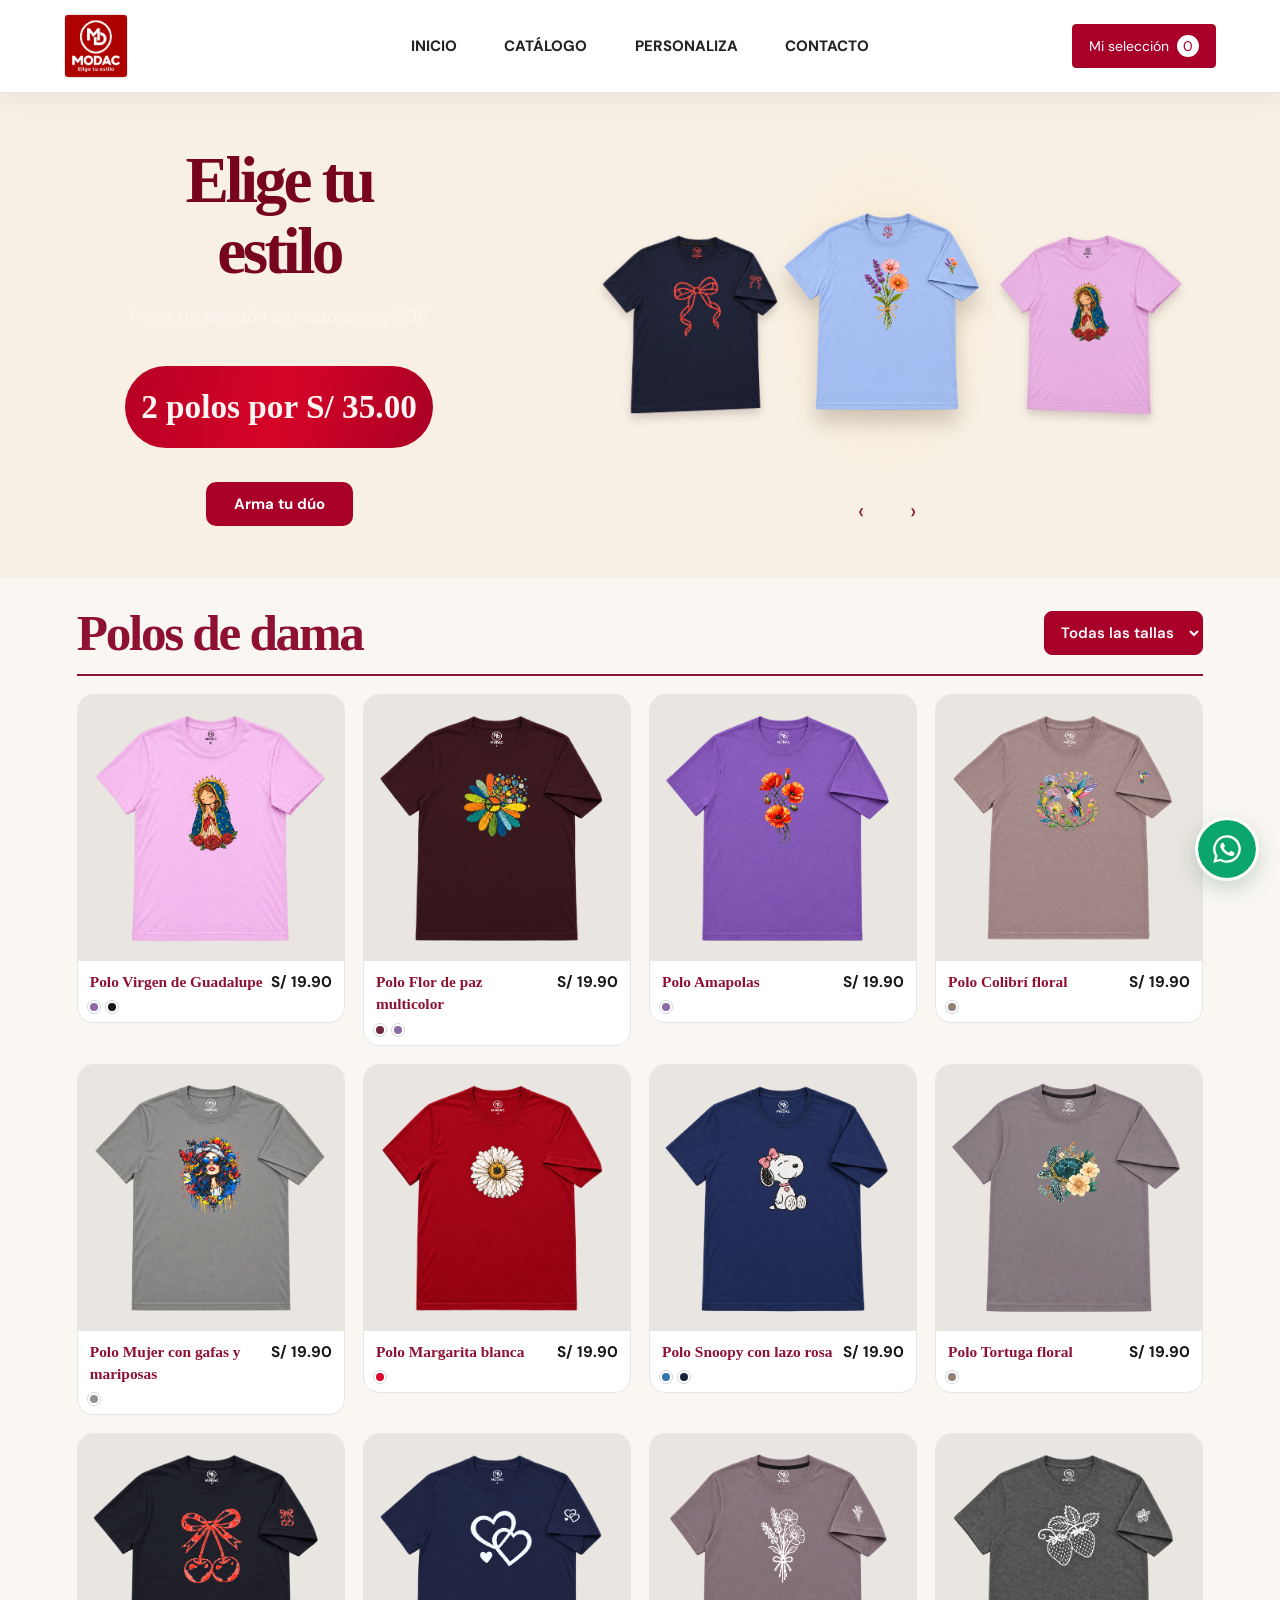
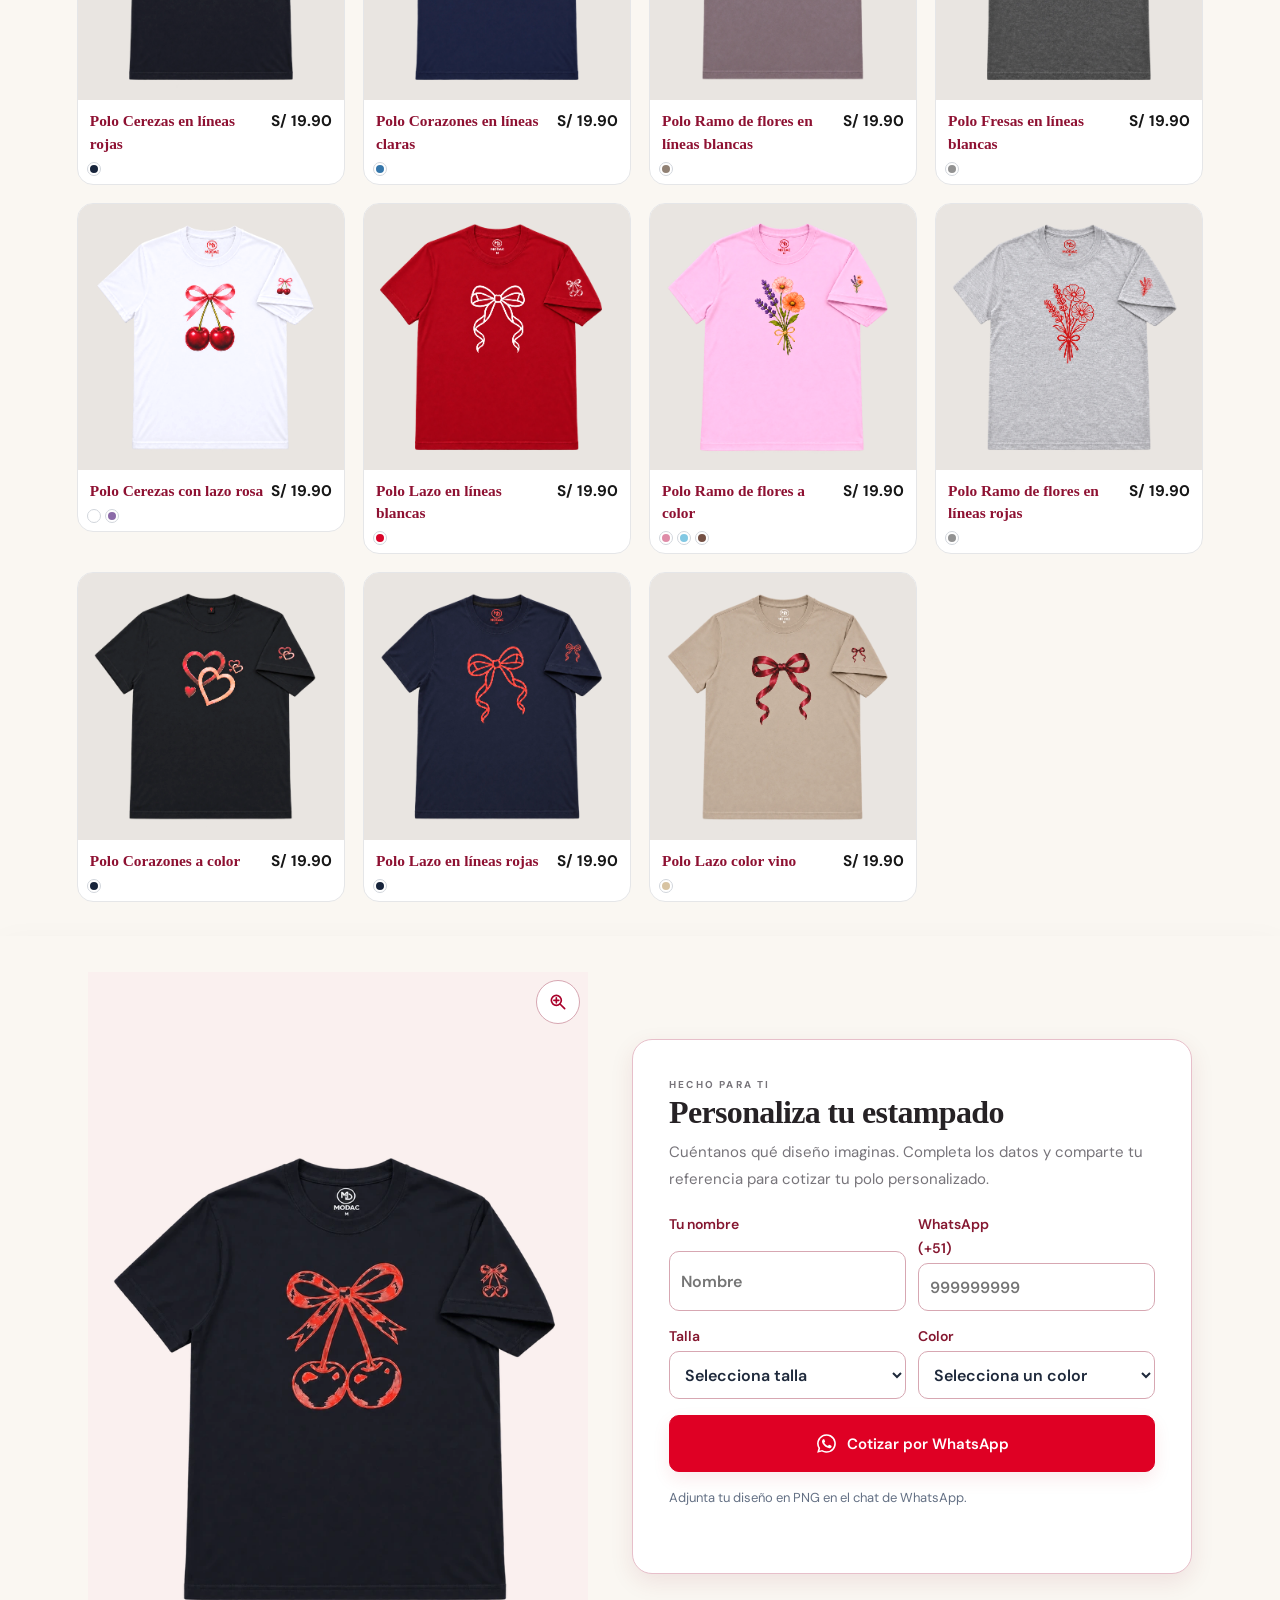
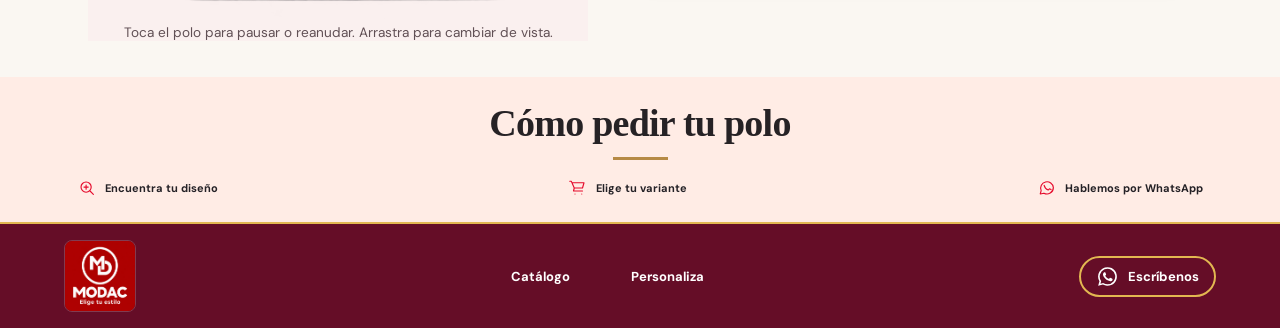
==== index.html @ 44186fc5 "Aplicar ajustes finales al catálogo MODAC" ====
<!doctype html>
<html lang="es"
  ><head
    ><meta charset="utf-8" /><meta
      name="viewport"
      content="width=device-width,initial-scale=1" /><meta
      name="description"
      content="Polos de dama en tendencia y estampados personalizados. Descubre MODAC y cotiza tu diseño por WhatsApp." /><title
      >MODAC · Polos de dama y estampados personalizados</title
    ><link rel="stylesheet" href="styles.css?v=catalogo-v6" /><script
      src="app.js?v=catalogo-v6"
      defer
    ></script
    ><script src="carousel.js?v=catalogo-v6" defer></script
    ><script
      src="visor-polo.js?v=catalogo-v6"
      defer
    ></script></head
  ><body>
    <header class="site-header">
      <a class="brand" href="./" aria-label="MODAC, inicio">
        <img src="assets/marca/logo.png" alt="MODAC" />
      </a>
      <nav aria-label="Navegación principal">
        <a href="./">Inicio</a>
        <a href="#coleccion">Catálogo</a>
        <a href="#personaliza">Personaliza</a>
        <a href="#contacto">Contacto</a>
      </nav>
      <button class="bag" id="openBag" type="button">
        Mi selección <span id="bagCount">0</span>
      </button>
    </header>
    <div class="category-nav"><div id="categories" class="chips"></div></div
    ><main
      ><section class="hero duo-hero" aria-labelledby="hero-title">
        <div class="duo-copy">
          <h1 id="hero-title">Elige tu estilo</h1>
          <p class="duo-material">Polos de algodón peinado jersey 30/1</p>
          <p class="duo-offer">2 polos por <strong>S/ 35.00</strong></p>
          <a class="duo-action" href="#coleccion">Arma tu dúo</a>
        </div>
        <div class="hero-images" role="region" aria-roledescription="carrusel" aria-label="Polos de la colección">
          <div class="coverflow" id="coverflow"></div>
          <div class="hero-carousel-controls">
            <button class="hero-carousel-arrow" type="button" data-carousel-step="-1" aria-label="Polo anterior" hidden>‹</button>
            <button class="hero-carousel-arrow" type="button" data-carousel-step="1" aria-label="Polo siguiente" hidden>›</button>
          </div>
        </div>
      </section>
      <section class="collection" id="coleccion"
        ><div class="section-heading">
          <h2>Polos de dama</h2>
          <label class="catalog-size">
            <select id="size" aria-label="Filtrar polos por talla">
              <option value="">Todas las tallas</option>
            </select>
          </label>
          </div
        ><div class="grid" id="products" aria-live="polite"></div
      ></section>
      <section
        id="personaliza"
        class="personaliza"
        aria-labelledby="personalizaTitle"
      >
        <figure class="polo-visor">
          <div
            class="polo-carousel"
            id="poloCarousel"
            role="region"
            aria-label="Vistas del polo personalizable"
          >
            <div
              class="polo-vista"
              data-polo-view
              role="img"
              tabindex="0"
              aria-label="Vista frontal del polo MODAC"
            >
              <img src="./assets/polo-cerezas-frente.webp?v=2" alt="" />
            </div>
            <button
              class="polo-expand"
              id="openPoloZoom"
              type="button"
              aria-label="Ampliar vistas del polo"
              ><svg aria-hidden="true" width="20" height="20" viewBox="0 0 24 24" fill="none" stroke="currentColor" stroke-width="2" stroke-linecap="round"><circle cx="10" cy="10" r="6"/><path d="m15 15 5 5M7 10h6m-3-3v6"/></svg></button
            >
          </div>
          <figcaption
            >Toca el polo para pausar o reanudar. Arrastra para cambiar de vista.</figcaption
          >
        </figure>
        <div class="personaliza-texto">
          <p class="eyebrow">HECHO PARA TI</p>
          <h2 id="personalizaTitle">Personaliza tu estampado</h2>
          <p
            >Cuéntanos qué diseño imaginas. Completa los datos y comparte tu
            referencia para cotizar tu polo personalizado.</p
          >
          <form id="quoteForm" class="quote-form" novalidate>
            <div class="quote-row quote-contact">
            <label
              >Tu nombre<input
                name="name"
                autocomplete="name"
                required
                maxlength="80"
                placeholder="Nombre"
            /></label>
            <label
              >WhatsApp <span aria-hidden="true">(+51)</span><input
                name="phone"
                type="tel"
                autocomplete="tel"
                required
                inputmode="numeric"
                pattern="9[0-9]{8}" maxlength="9"
                placeholder="999999999" title="Ingresa un celular de 9 dígitos que empiece con 9"
            /></label>
            </div>
            <div class="quote-row">
              <label
                >Talla<select name="size" required
                  ><option value="">Selecciona talla</option
                  ><option>XS</option
                  ><option>S</option
                  ><option>M</option
                  ><option>L</option
                  ><option>XL</option></select
                ></label
              >
              <label>Color<select id="quoteColor" name="color" required disabled>
                <option value="">Cargando colores…</option>
              </select></label>
            </div>
            <button id="quoteSubmit" class="button whatsapp" type="submit" disabled>
              <svg viewBox="0 0 32 32" aria-hidden="true">
        <path
          fill="currentColor"
          d="M16 3A13 13 0 0 0 4.8 22.6L3 29l6.6-1.7A13 13 0 1 0 16 3Zm0 23.8c-2 0-3.9-.5-5.5-1.5l-.4-.2-3.9 1 1-3.8-.3-.4A10.8 10.8 0 1 1 16 26.8Zm6-8c-.3-.1-1.8-.9-2.1-1s-.5-.1-.7.2l-1 1.2c-.2.2-.4.2-.7.1-2.2-1.1-3.7-2.6-4.5-4-.2-.3 0-.5.1-.6l.6-.7.3-.5c.1-.2 0-.4 0-.6l-1-2.3c-.3-.6-.5-.5-.7-.5h-.6c-.2 0-.6.1-.8.4-.8.8-1.2 1.7-1.2 2.7 0 1.6 1.2 3.2 1.4 3.4.2.2 2.4 3.7 5.8 5.1 2.7 1.2 3.4 1 4 .9 1-.2 1.8-.9 2-1.7s.2-1.4.1-1.5c-.1-.2-.3-.3-.6-.4Z"
        /></svg> Cotizar por WhatsApp
            </button>
            <small>Adjunta tu diseño en PNG en el chat de WhatsApp.</small>
            <p
              class="form-status"
              id="quoteStatus"
              role="status"
              aria-live="polite"
            ></p>
          </form>
        </div>
      </section>
      <section id="como" class="how"
        ><h2>Cómo pedir tu polo</h2
        ><div
          ><article
            ><span class="step-icon" aria-hidden="true"
              ><svg viewBox="0 0 24 24">
                <circle cx="10.8" cy="10.8" r="6.8" />
                <path d="m16 16 4.5 4.5M8 10.8h5.6M10.8 8v5.6" /></svg></span
            ><b>01</b><h3>Encuentra tu diseño</h3
            ><p>Explora la colección y abre tu favorito.</p></article
          ><article
            ><span class="step-icon" aria-hidden="true"
              ><svg viewBox="0 0 24 24">
                <path
                  d="M4 5h16l-2 7H7L4 5ZM7 12l-1 4h12M8 20h.01M17 20h.01M4 5 3 3H1"
                /></svg></span
            ><b>02</b><h3>Elige tu variante</h3
            ><p>Revisa el color y la talla de cada polo.</p></article
          ><article
            ><span class="step-icon" aria-hidden="true"
              ><svg viewBox="0 0 24 24">
                <path
                  d="M20.5 11.5a8.5 8.5 0 0 1-12.6 7.4L3 20l1.2-4.5a8.5 8.5 0 1 1 16.3-4Z"
                />
                <path
                  d="M8.2 8.5c.6 3.1 2.2 4.8 5.4 6.2l1.6-1.6 2.2 1"
                /></svg></span
            ><b>03</b><h3>Hablemos por WhatsApp</h3
            ><p>Consulta disponibilidad y coordina tu pedido.</p></article
          ></div
        ></section
      ></main
    ><footer class="modac-footer" id="contacto">
      <a href="./" aria-label="MODAC, inicio"><img class="footer-logo" src="assets/marca/logo.png" width="72" height="72" alt="MODAC · Elige tu estilo" /></a>
      <nav aria-label="Enlaces del pie de página"><a href="#coleccion">Catálogo</a><a href="#personaliza">Personaliza</a></nav>
      <a class="footer-whatsapp" href="https://wa.me/51972017611" target="_blank" rel="noopener"><svg viewBox="0 0 32 32" aria-hidden="true">
        <path
          fill="currentColor"
          d="M16 3A13 13 0 0 0 4.8 22.6L3 29l6.6-1.7A13 13 0 1 0 16 3Zm0 23.8c-2 0-3.9-.5-5.5-1.5l-.4-.2-3.9 1 1-3.8-.3-.4A10.8 10.8 0 1 1 16 26.8Zm6-8c-.3-.1-1.8-.9-2.1-1s-.5-.1-.7.2l-1 1.2c-.2.2-.4.2-.7.1-2.2-1.1-3.7-2.6-4.5-4-.2-.3 0-.5.1-.6l.6-.7.3-.5c.1-.2 0-.4 0-.6l-1-2.3c-.3-.6-.5-.5-.7-.5h-.6c-.2 0-.6.1-.8.4-.8.8-1.2 1.7-1.2 2.7 0 1.6 1.2 3.2 1.4 3.4.2.2 2.4 3.7 5.8 5.1 2.7 1.2 3.4 1 4 .9 1-.2 1.8-.9 2-1.7s.2-1.4.1-1.5c-.1-.2-.3-.3-.6-.4Z"
        /></svg> Escríbenos</a>
    </footer>
    <dialog id="poloZoom" class="polo-zoom"
      ><button class="close" id="closePoloZoom" aria-label="Cerrar ampliación"
        >×</button
      ><div
        class="polo-vista polo-vista-expanded"
        data-polo-view
        role="img"
        tabindex="0"
        aria-label="Vista ampliada del polo MODAC"
      >
              <img src="./assets/polo-cerezas-frente.webp?v=2" alt="" />
            </div
      ><p>Toca el polo para pausar o reanudar. Arrastra para cambiar de vista.</p></dialog
    >
    <dialog id="detail"
      ><button class="close" aria-label="Cerrar" id="closeDetail">×</button
      ><div class="detail-layout"
        ><button class="photo-zoom" id="zoomPhoto" aria-label="Ampliar foto"
          ><img id="detailPhoto" alt="" /></button
        ><div class="detail-info"
          ><h2 id="detailName"></h2><p class="price" id="detailPrice"></p
          ><p class="muted"
            >Algodón jersey 30/1 · Cuello redondo · Manga corta</p
          ><h3>Elige color y talla</h3><div class="variants" id="variants"></div
          ><a
            id="whatsapp"
            class="button whatsapp"
            target="_blank"
            rel="noopener"
            >Consultar por WhatsApp</a
          ><button class="button secondary" id="addBag"
            >Añadir a mi selección ♡</button
          ><button class="text-button" id="share">Compartir este diseño</button
          ><input
            id="shareLink"
            class="share-link"
            type="url"
            aria-label="Enlace del polo seleccionado"
            readonly
            hidden
          /><p id="shareStatus" role="status"></p
          ><small
            >Confirmamos disponibilidad y entrega por WhatsApp.</small
          ></div
        ></div
      ></dialog
    >
    <dialog id="selection"
      ><button class="close" id="closeBag" aria-label="Cerrar">×</button
      ><span class="eyebrow">TUS FAVORITOS</span><h2>Mi selección</h2
      ><div id="bagItems"></div
      ><div id="duoNotice" class="duo-notice" hidden
        ><p id="duoMessage" role="status"></p
        ><a id="chooseAnother" href="#coleccion">Elegir otro polo →</a></div
      ><p class="price" id="bagTotal" aria-live="polite"></p
      ><a
        id="bagWhatsapp"
        class="button whatsapp"
        target="_blank"
        rel="noopener"
        >Consultar mi selección ↗</a
      ><small>El pedido se confirma por WhatsApp.</small></dialog
    >
    <dialog id="zoom"
      ><button class="close" id="closeZoom" aria-label="Cerrar ampliación"
        >×</button
      ><img id="zoomImage" alt="Detalle ampliado del polo" /></dialog
    ><p id="toast" role="status"></p
    ><a
      class="floating-wa"
      href="https://wa.me/51972017611?text=%C2%A1Hola%21%20%C2%BFMe%20puede%20dar%20m%C3%A1s%20detalles%20sobre%20la%20promoci%C3%B3n%20de%20polos%202X%20S/35.00%3F"
      target="_blank"
      rel="noopener"
      aria-label="Consultar por WhatsApp"
      ><svg viewBox="0 0 32 32" aria-hidden="true">
        <path
          fill="currentColor"
          d="M16 3A13 13 0 0 0 4.8 22.6L3 29l6.6-1.7A13 13 0 1 0 16 3Zm0 23.8c-2 0-3.9-.5-5.5-1.5l-.4-.2-3.9 1 1-3.8-.3-.4A10.8 10.8 0 1 1 16 26.8Zm6-8c-.3-.1-1.8-.9-2.1-1s-.5-.1-.7.2l-1 1.2c-.2.2-.4.2-.7.1-2.2-1.1-3.7-2.6-4.5-4-.2-.3 0-.5.1-.6l.6-.7.3-.5c.1-.2 0-.4 0-.6l-1-2.3c-.3-.6-.5-.5-.7-.5h-.6c-.2 0-.6.1-.8.4-.8.8-1.2 1.7-1.2 2.7 0 1.6 1.2 3.2 1.4 3.4.2.2 2.4 3.7 5.8 5.1 2.7 1.2 3.4 1 4 .9 1-.2 1.8-.9 2-1.7s.2-1.4.1-1.5c-.1-.2-.3-.3-.6-.4Z"
        /></svg></a></body
></html>
---- styles.css ----
/* El orden de carga conserva la prioridad de los estilos existentes. */
@import url("styles/base.css");
@import url("styles/portada-y-fichas.css");
@import url("styles/identidad-y-visor.css");
@import url("styles/catalogo-y-personalizacion.css");
@import url("styles/ajustes-finales.css?v=20261114-encabezado");
@import url("styles/promocion-duo.css?v=catalogo-v5");
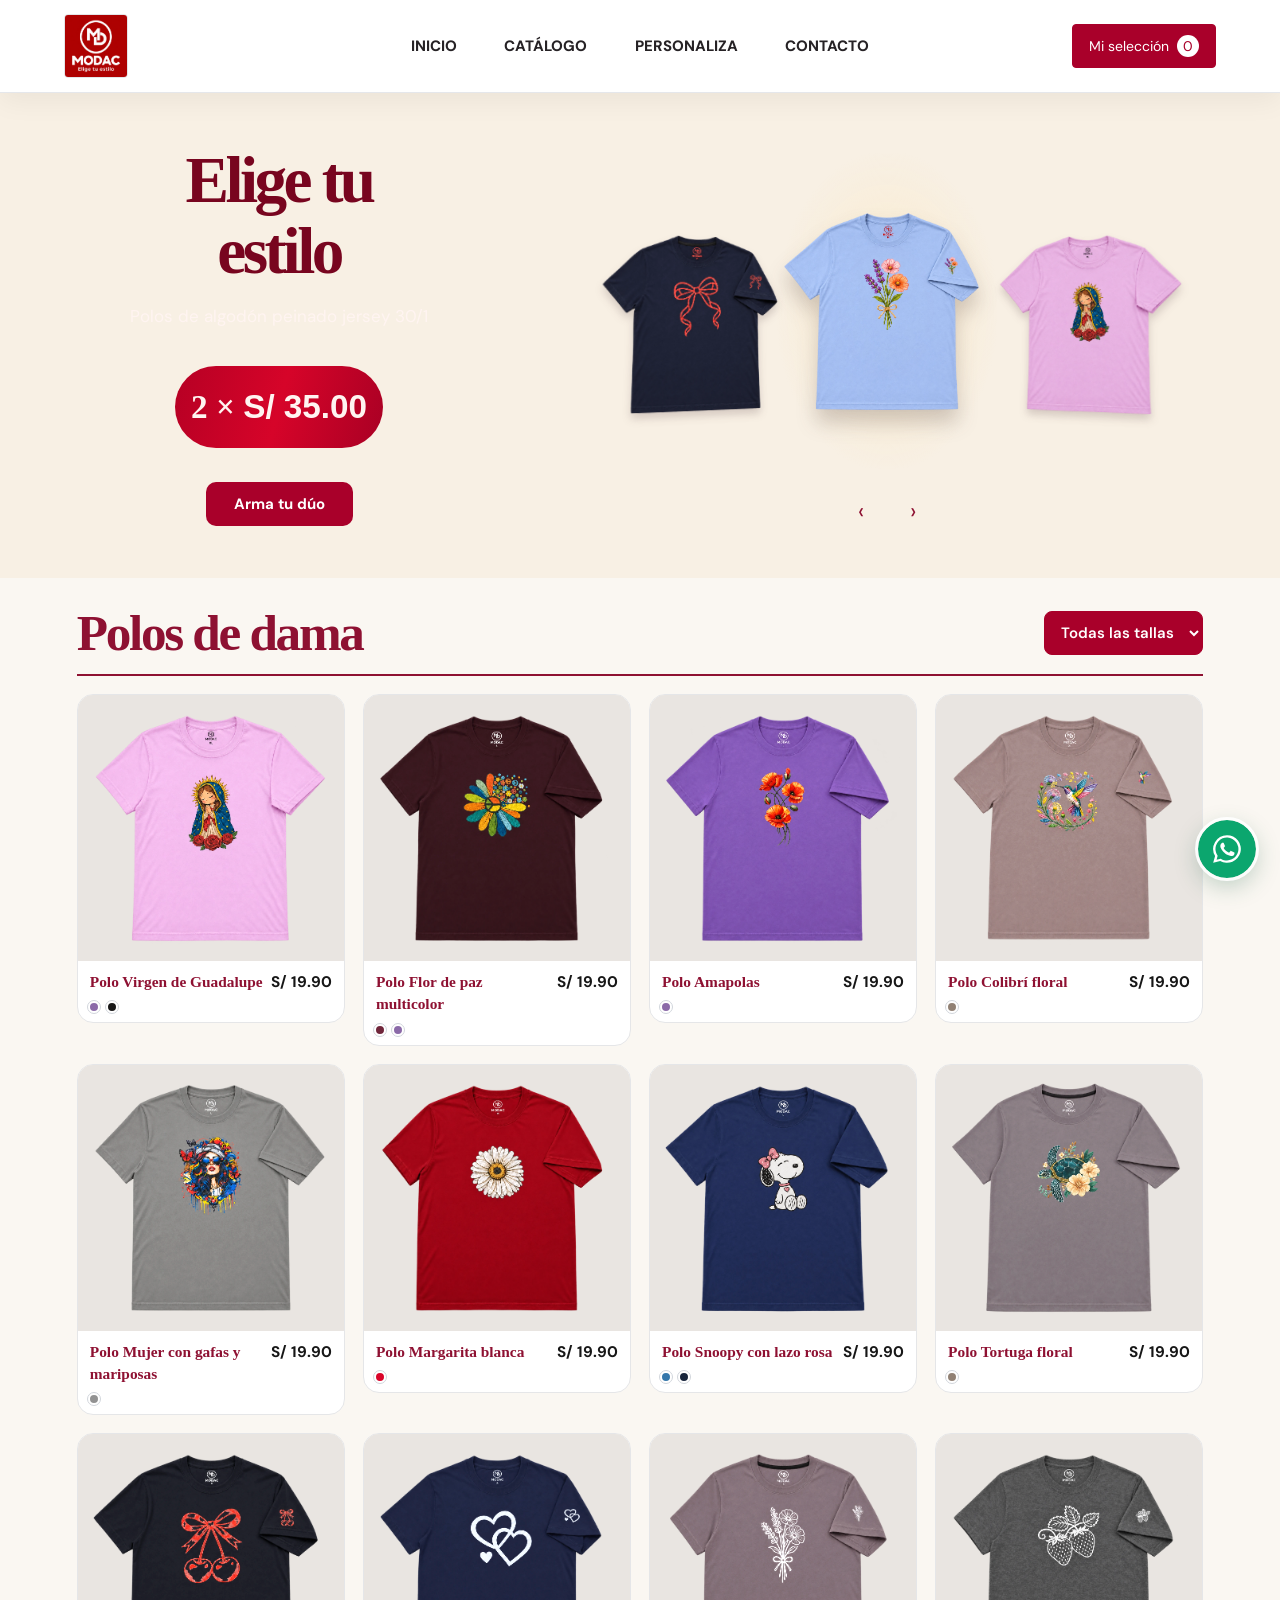
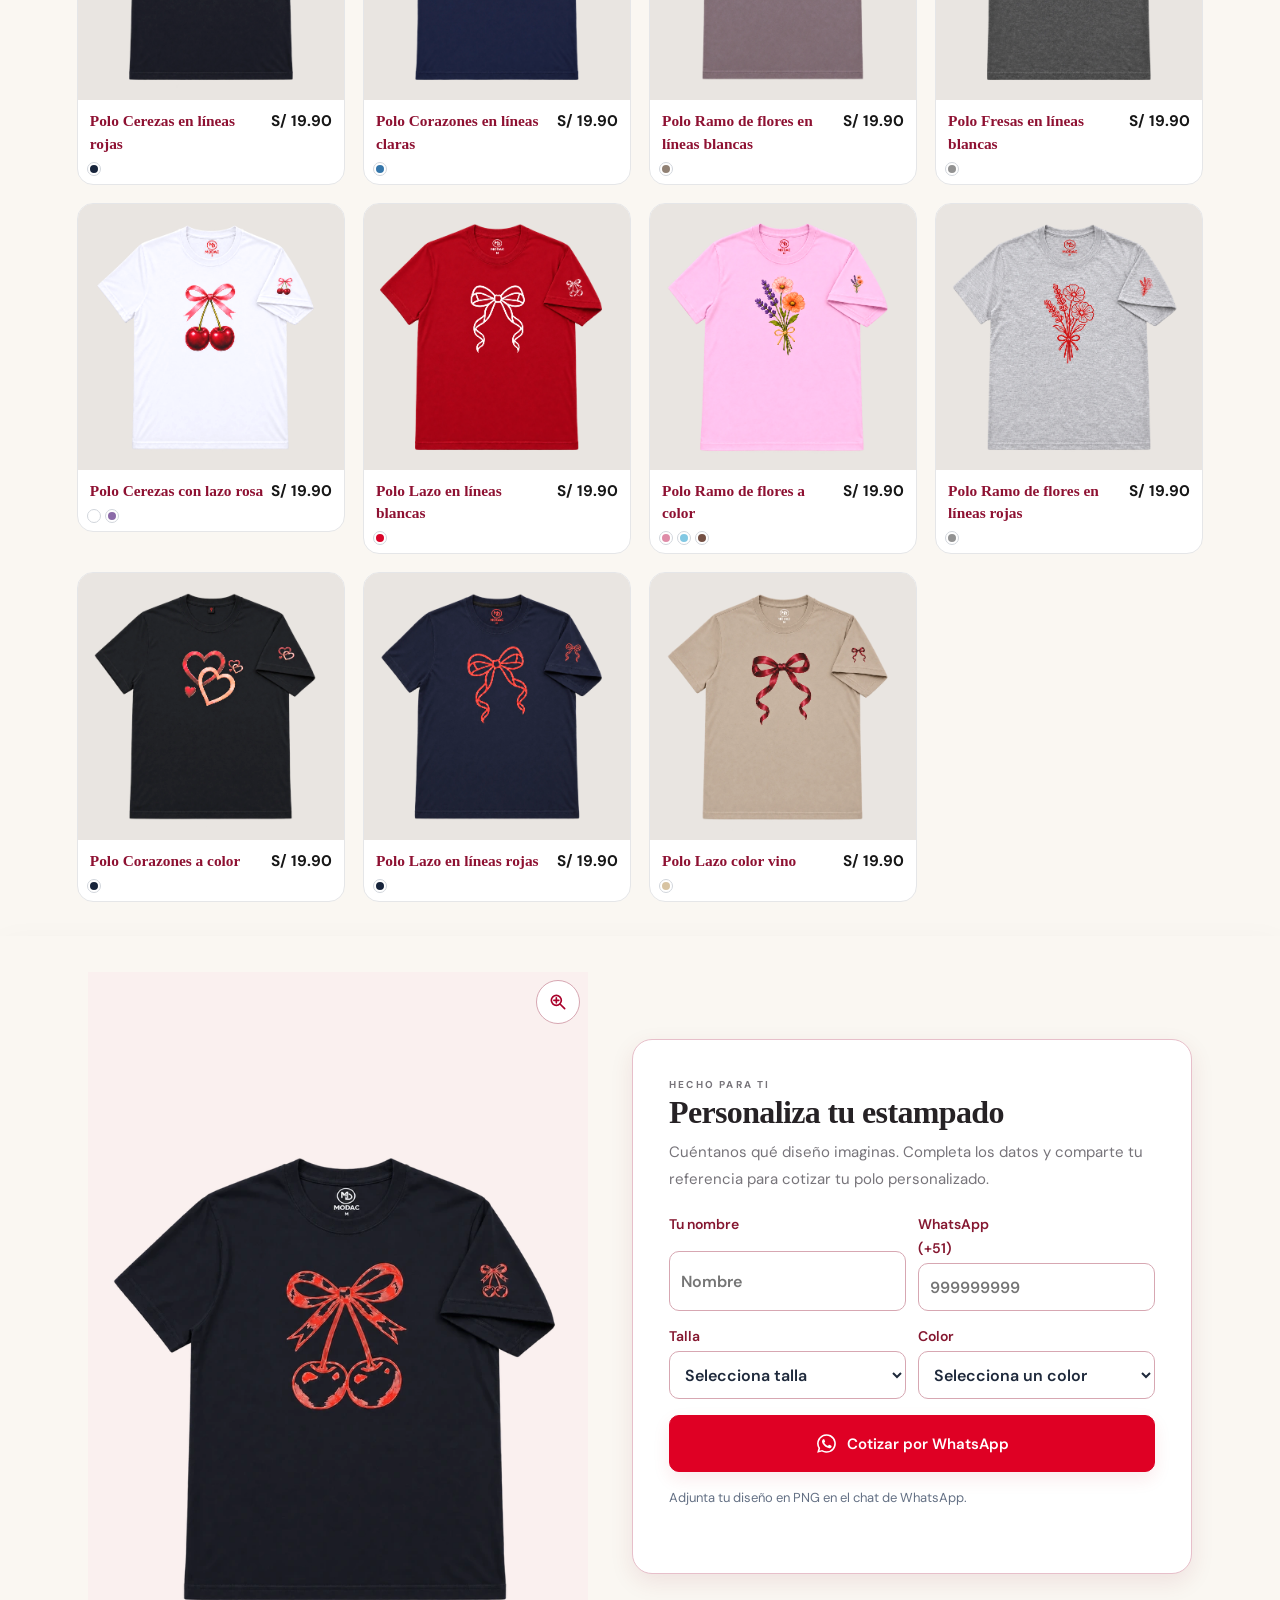
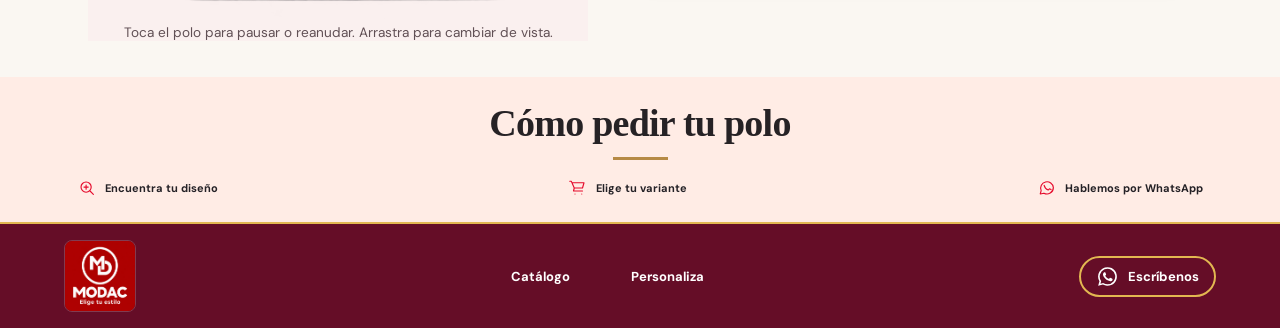
==== commit 2ba86546: "Aclarar el precio de la promoción MODAC" ====
--- a/index.html
+++ b/index.html
@@ -37,7 +37,7 @@
         <div class="duo-copy">
           <h1 id="hero-title">Elige tu estilo</h1>
           <p class="duo-material">Polos de algodón peinado jersey 30/1</p>
-          <p class="duo-offer">2 polos por <strong>S/ 35.00</strong></p>
+          <p class="duo-offer">2 &times; <strong style="font-family: Arial, sans-serif; font-variant-numeric: lining-nums tabular-nums;">S/ 35.00</strong></p>
           <a class="duo-action" href="#coleccion">Arma tu dúo</a>
         </div>
         <div class="hero-images" role="region" aria-roledescription="carrusel" aria-label="Polos de la colección">
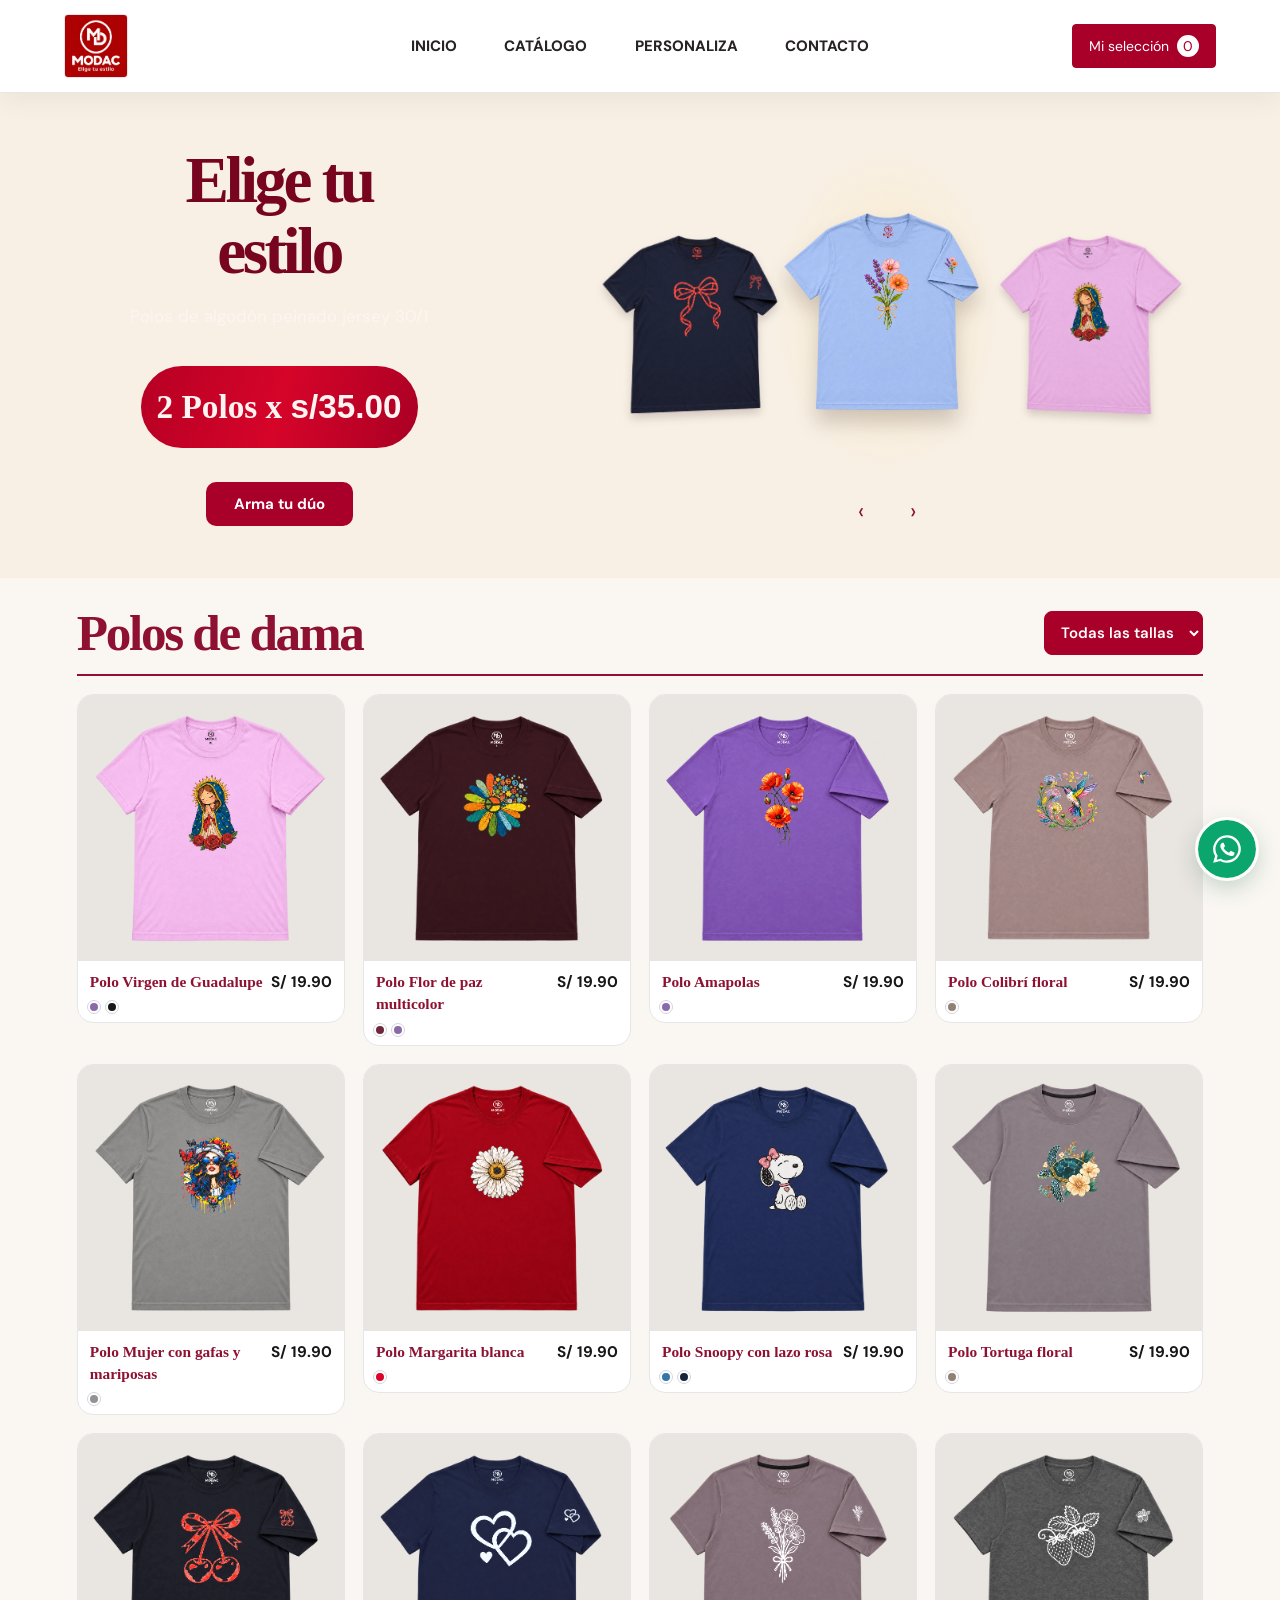
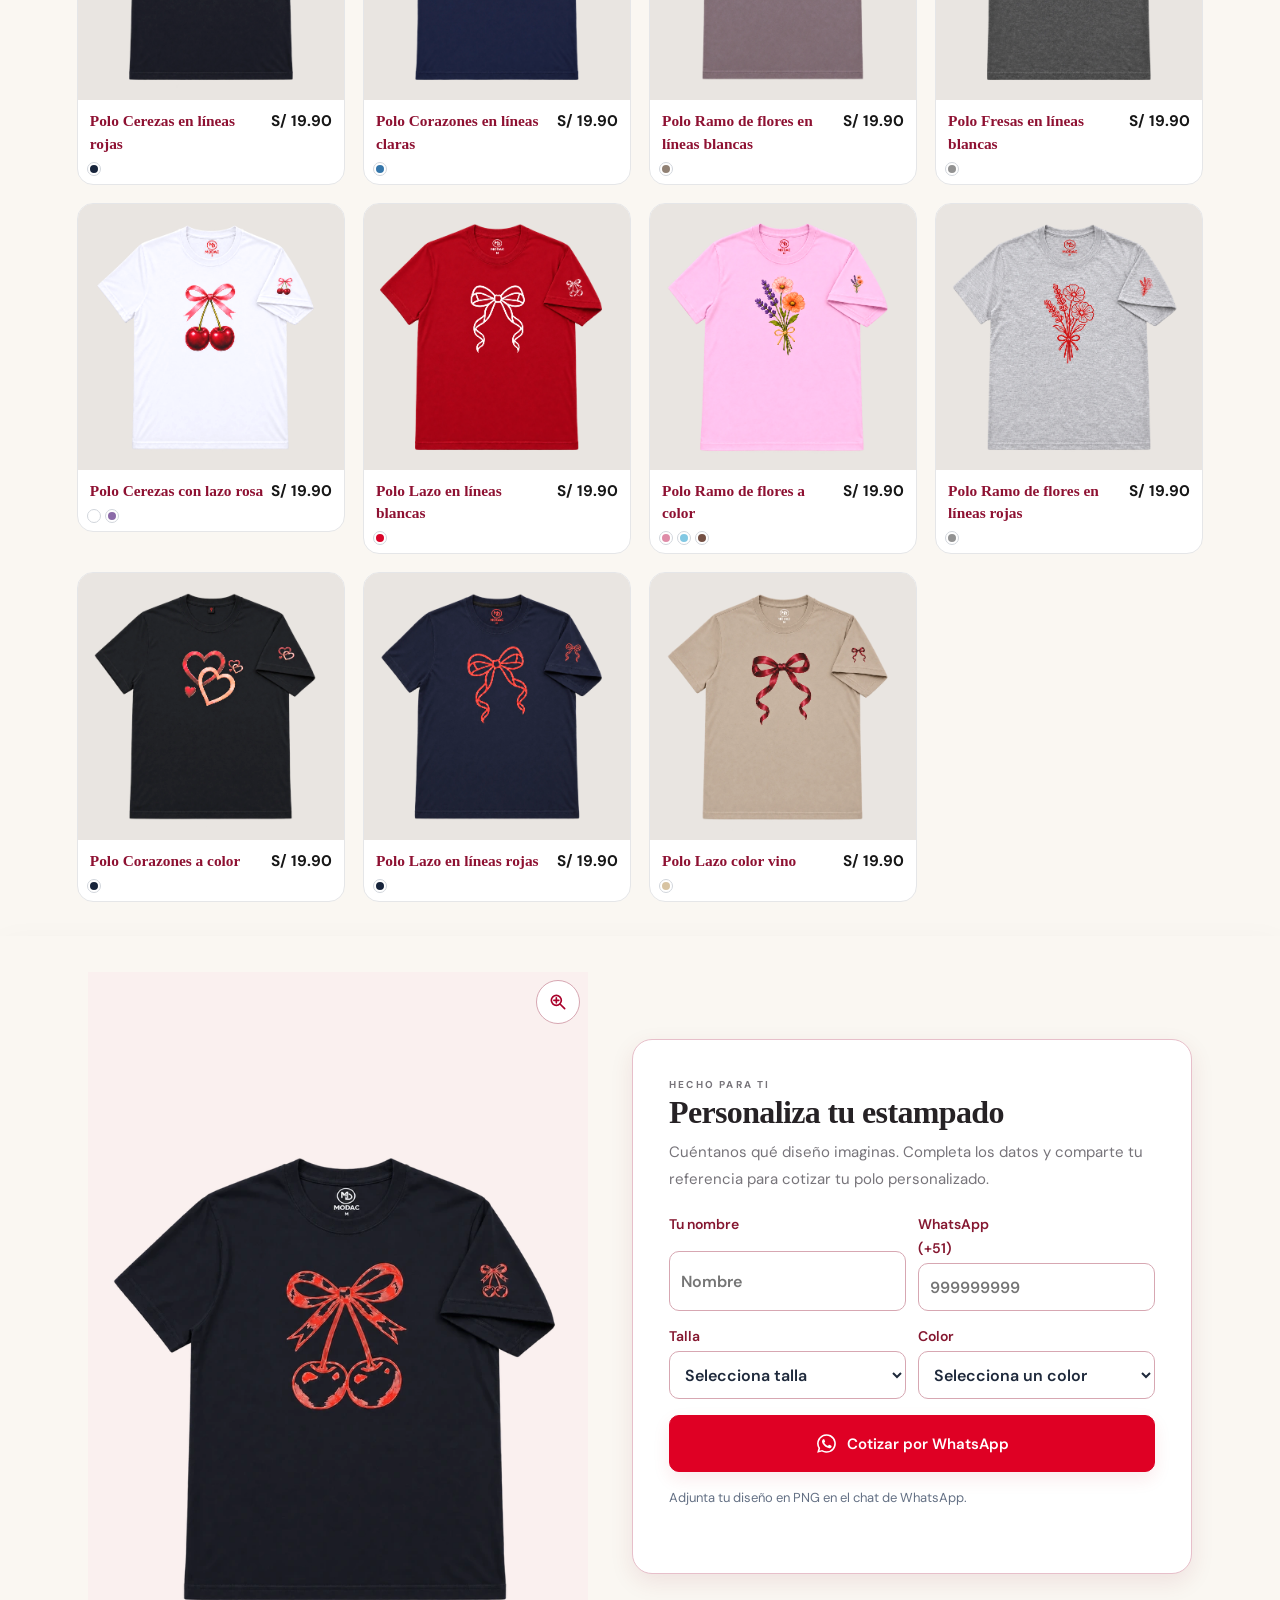
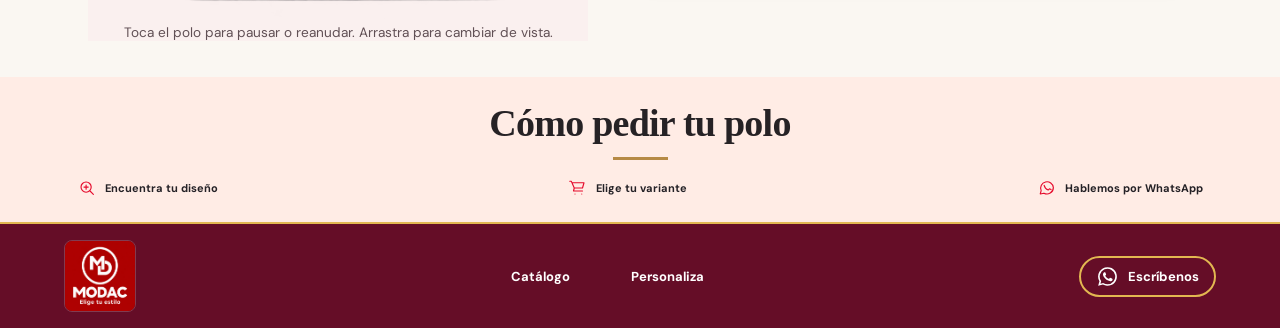
==== commit 0c8e3d2b: "Corregir texto de la promoción MODAC" ====
--- a/index.html
+++ b/index.html
@@ -37,7 +37,7 @@
         <div class="duo-copy">
           <h1 id="hero-title">Elige tu estilo</h1>
           <p class="duo-material">Polos de algodón peinado jersey 30/1</p>
-          <p class="duo-offer">2 &times; <strong style="font-family: Arial, sans-serif; font-variant-numeric: lining-nums tabular-nums;">S/ 35.00</strong></p>
+          <p class="duo-offer">2 Polos x <strong style="font-family: Arial, sans-serif; font-variant-numeric: lining-nums tabular-nums;">s/35.00</strong></p>
           <a class="duo-action" href="#coleccion">Arma tu dúo</a>
         </div>
         <div class="hero-images" role="region" aria-roledescription="carrusel" aria-label="Polos de la colección">
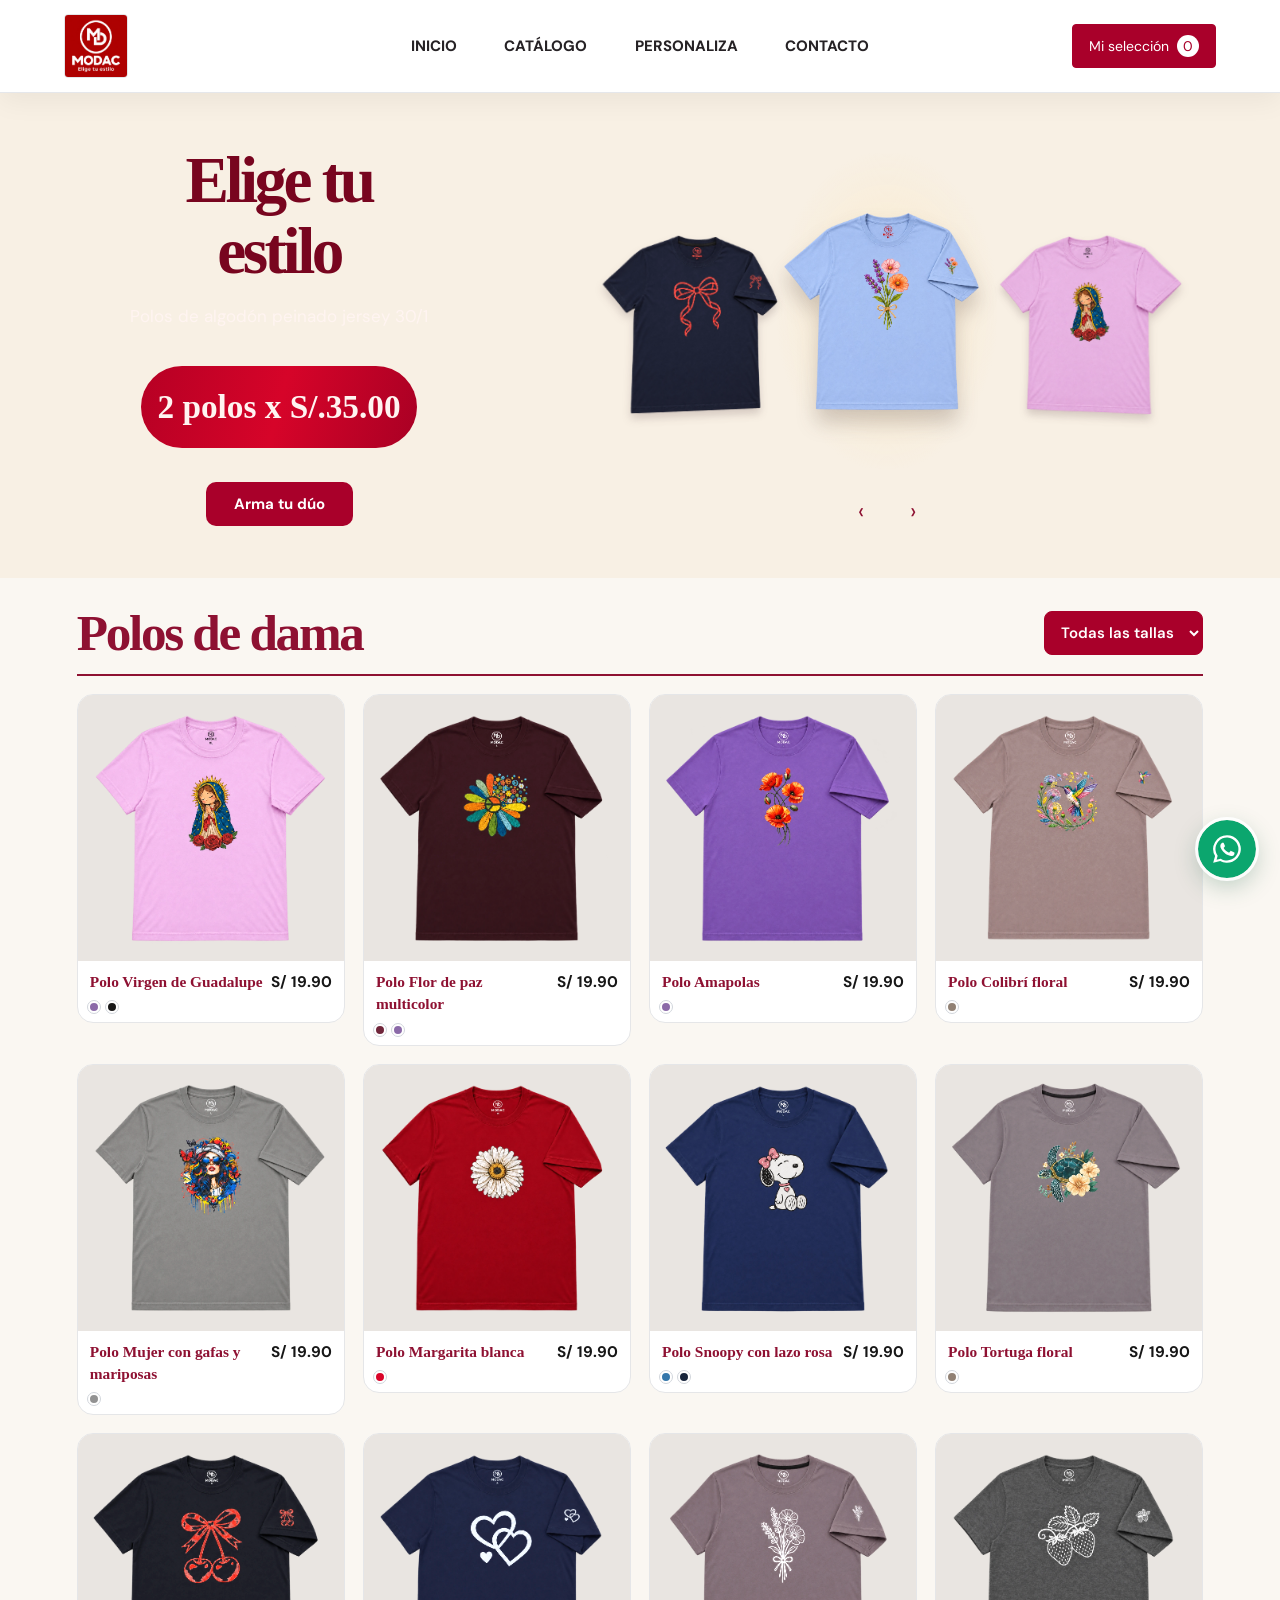
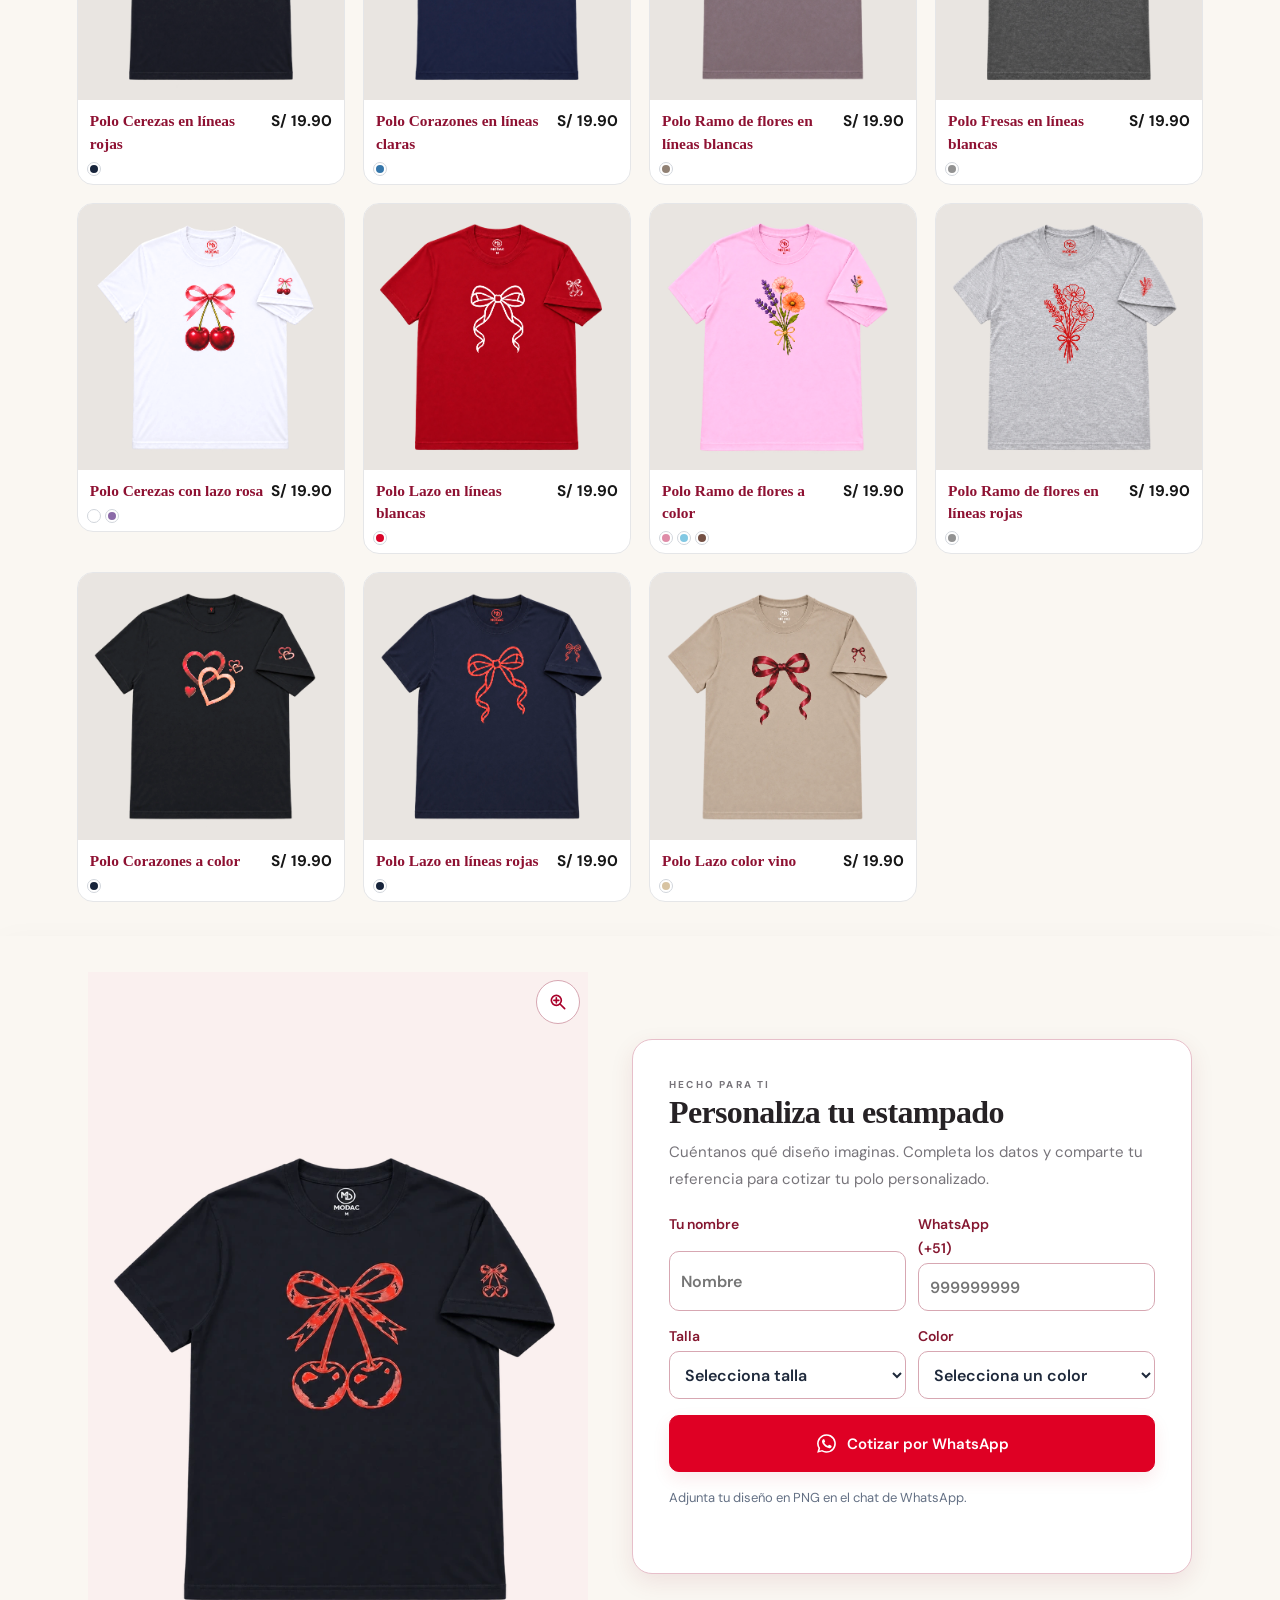
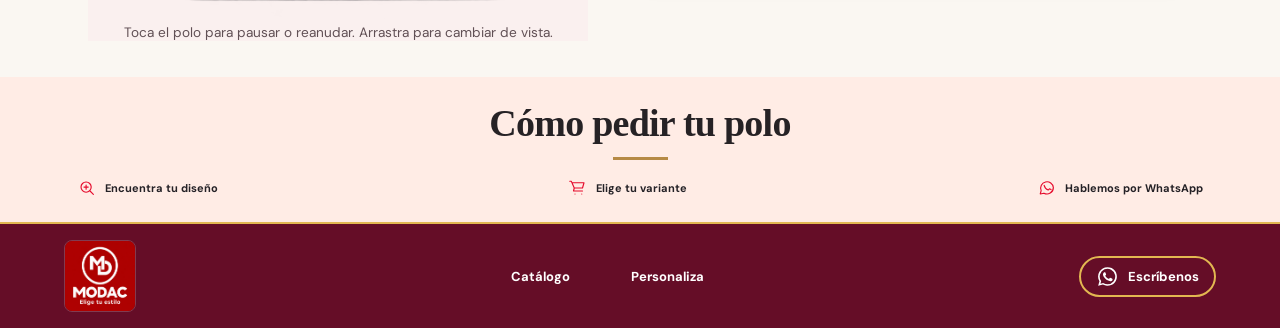
==== commit 149540a4: "Corregir vista frontal y promoción de MODAC" ====
--- a/index.html
+++ b/index.html
@@ -7,7 +7,7 @@
       name="description"
       content="Polos de dama en tendencia y estampados personalizados. Descubre MODAC y cotiza tu diseño por WhatsApp." /><title
       >MODAC · Polos de dama y estampados personalizados</title
-    ><link rel="stylesheet" href="styles.css?v=catalogo-v6" /><script
+    ><link rel="stylesheet" href="styles.css?v=catalogo-v8" /><script
       src="app.js?v=catalogo-v6"
       defer
     ></script
@@ -37,7 +37,7 @@
         <div class="duo-copy">
           <h1 id="hero-title">Elige tu estilo</h1>
           <p class="duo-material">Polos de algodón peinado jersey 30/1</p>
-          <p class="duo-offer">2 Polos x <strong style="font-family: Arial, sans-serif; font-variant-numeric: lining-nums tabular-nums;">s/35.00</strong></p>
+          <p class="duo-offer">2 polos x <strong>S/.35.00</strong></p>
           <a class="duo-action" href="#coleccion">Arma tu dúo</a>
         </div>
         <div class="hero-images" role="region" aria-roledescription="carrusel" aria-label="Polos de la colección">
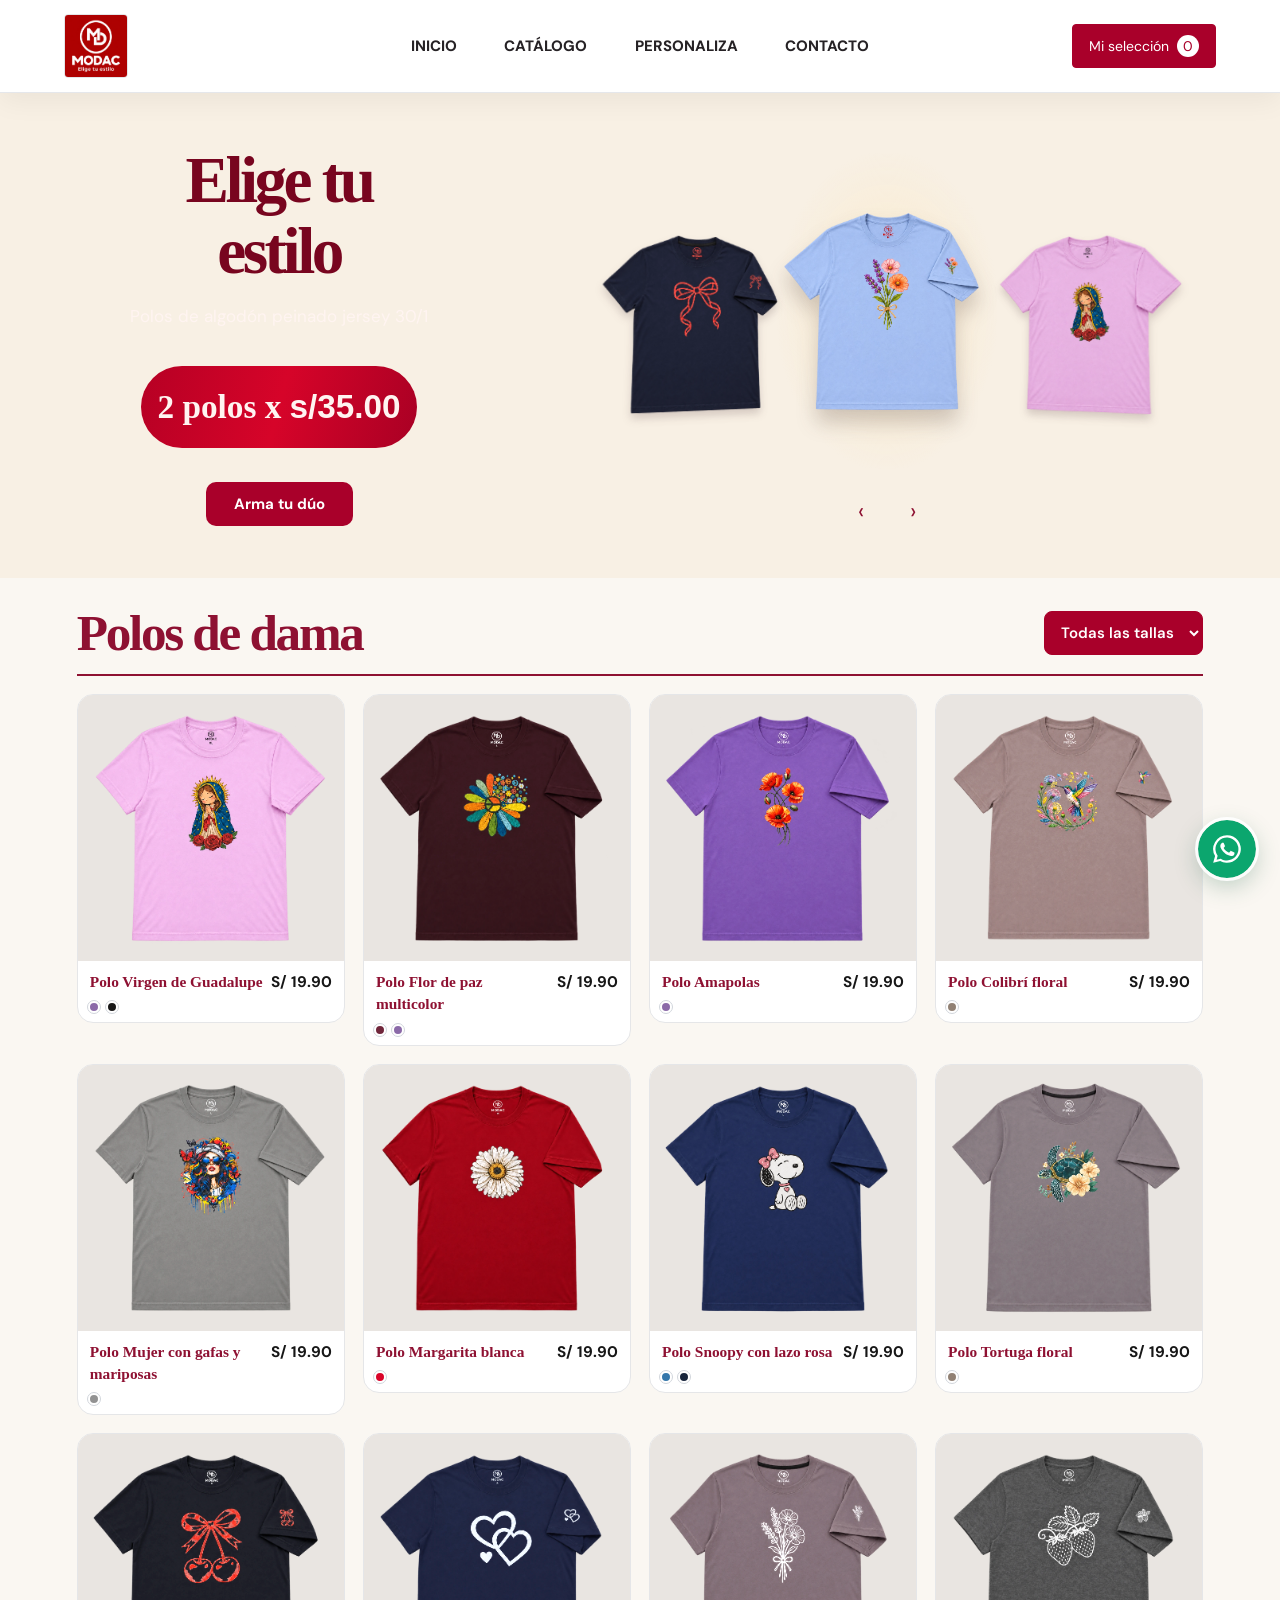
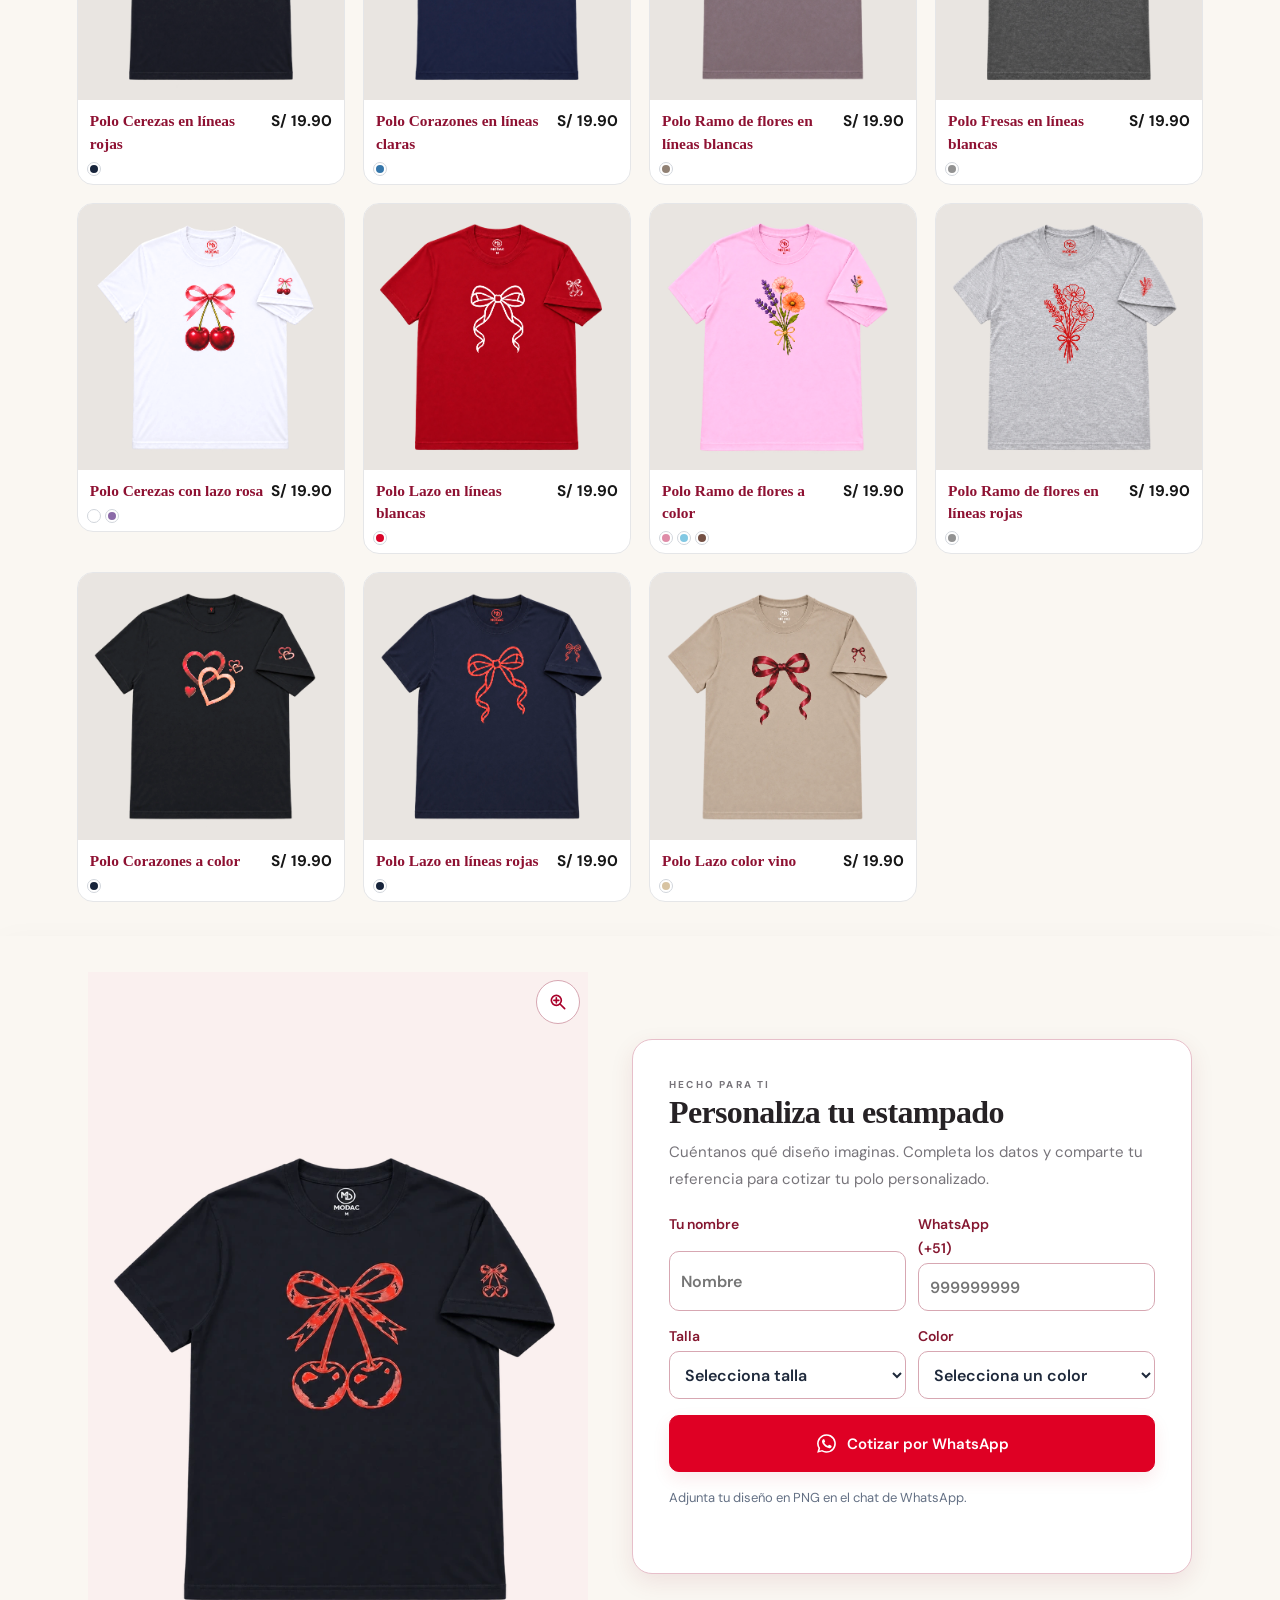
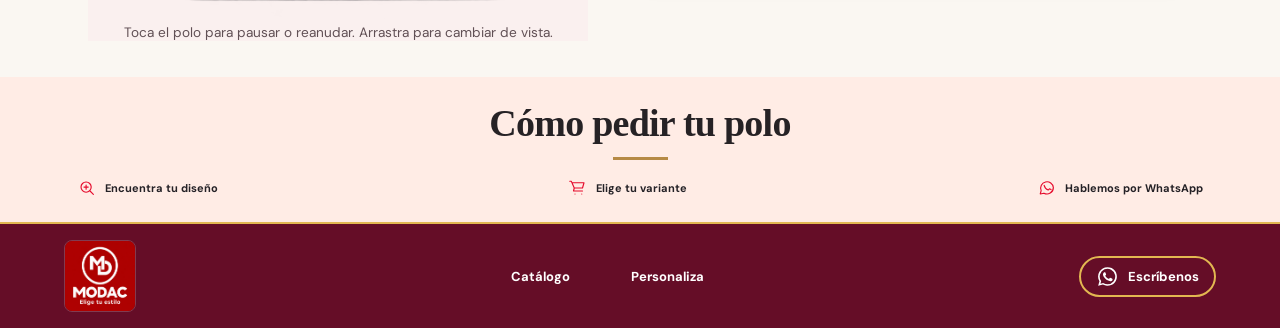
==== commit c69f1059: "Ajustar texto y tipografía de la promoción MODAC" ====
--- a/index.html
+++ b/index.html
@@ -37,7 +37,7 @@
         <div class="duo-copy">
           <h1 id="hero-title">Elige tu estilo</h1>
           <p class="duo-material">Polos de algodón peinado jersey 30/1</p>
-          <p class="duo-offer">2 polos x <strong>S/.35.00</strong></p>
+          <p class="duo-offer">2 polos x <strong style="font-family: Arial, sans-serif; font-weight: 700;">s/35.00</strong></p>
           <a class="duo-action" href="#coleccion">Arma tu dúo</a>
         </div>
         <div class="hero-images" role="region" aria-roledescription="carrusel" aria-label="Polos de la colección">
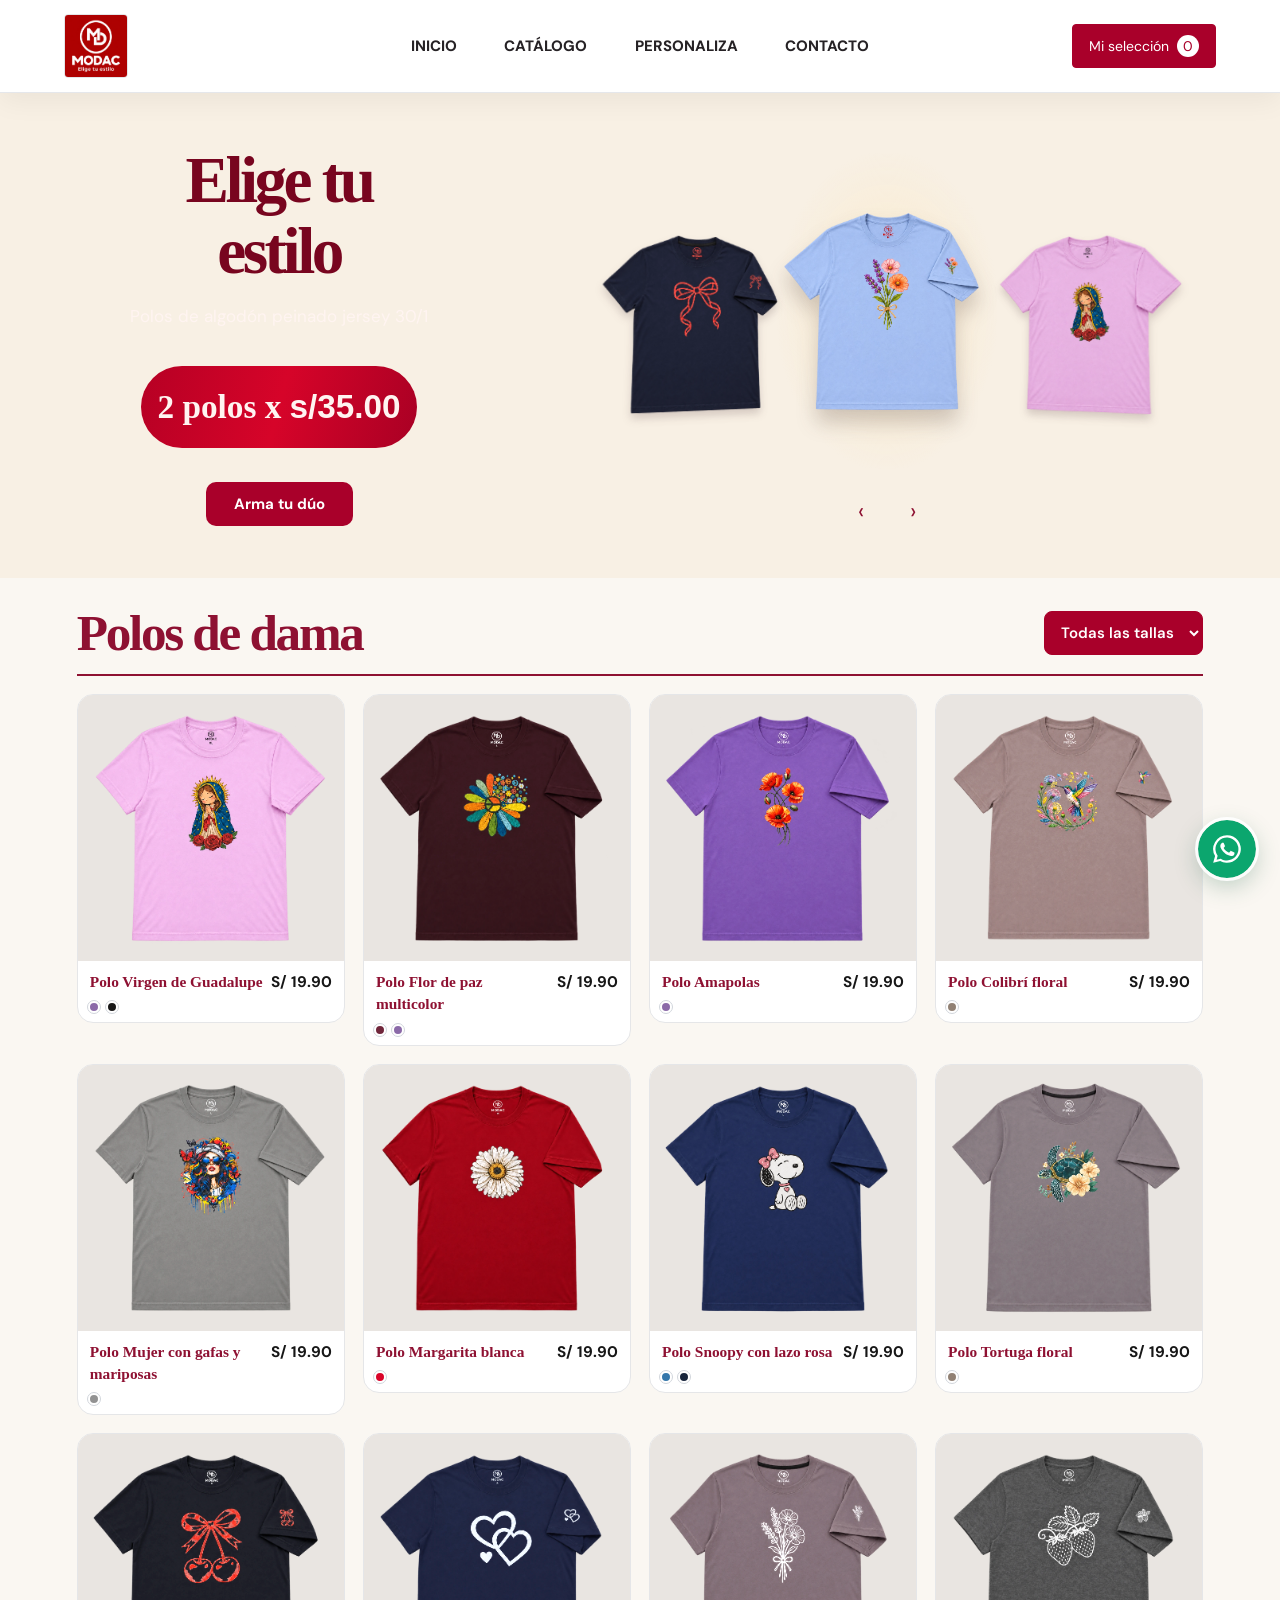
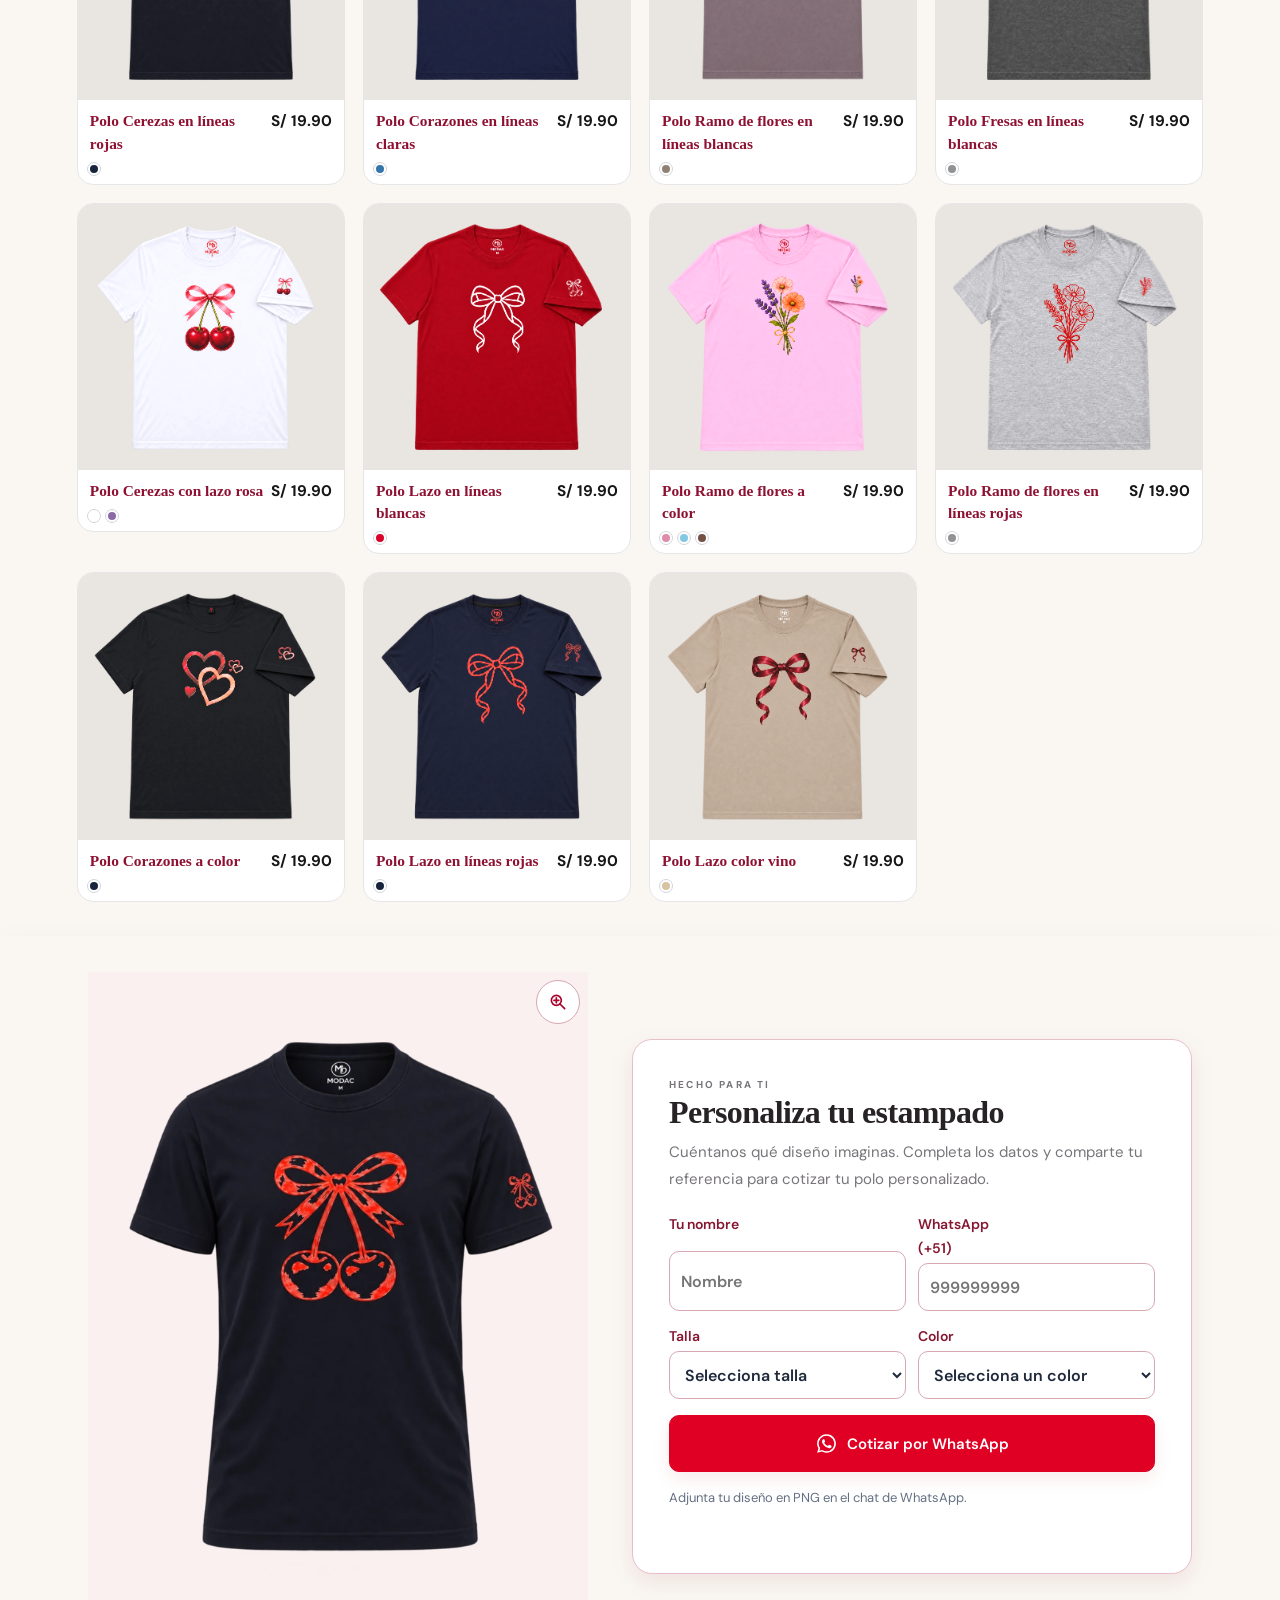
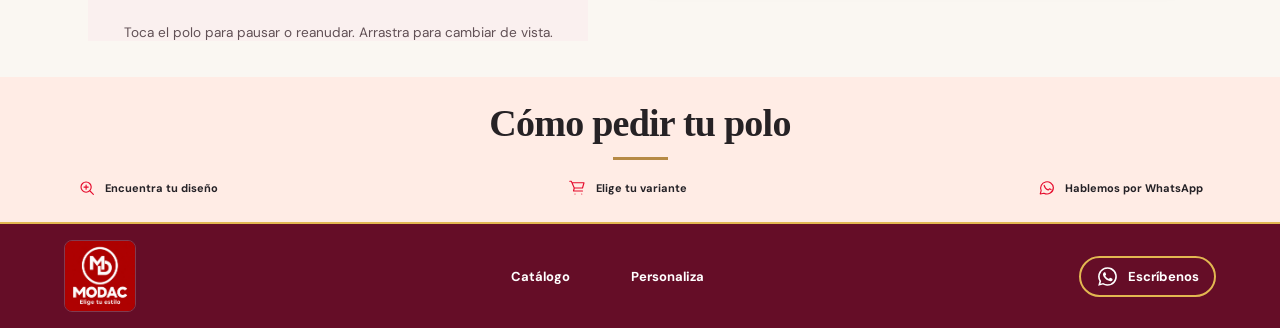
==== commit c063890f: "Corregir carrusel y visor de MODAC en celular" ====
--- a/index.html
+++ b/index.html
@@ -7,13 +7,13 @@
       name="description"
       content="Polos de dama en tendencia y estampados personalizados. Descubre MODAC y cotiza tu diseño por WhatsApp." /><title
       >MODAC · Polos de dama y estampados personalizados</title
-    ><link rel="stylesheet" href="styles.css?v=catalogo-v8" /><script
-      src="app.js?v=catalogo-v6"
+    ><link rel="stylesheet" href="styles.css?v=catalogo-v10" /><script
+      src="app.js?v=catalogo-v10"
       defer
     ></script
-    ><script src="carousel.js?v=catalogo-v6" defer></script
+    ><script src="carousel.js?v=catalogo-v10" defer></script
     ><script
-      src="visor-polo.js?v=catalogo-v6"
+      src="visor-polo.js?v=catalogo-v10"
       defer
     ></script></head
   ><body>
@@ -37,7 +37,7 @@
         <div class="duo-copy">
           <h1 id="hero-title">Elige tu estilo</h1>
           <p class="duo-material">Polos de algodón peinado jersey 30/1</p>
-          <p class="duo-offer">2 polos x <strong style="font-family: Arial, sans-serif; font-weight: 700;">s/35.00</strong></p>
+          <p class="duo-offer">2 polos x <strong style="font-family: Arial, sans-serif">s/35.00</strong></p>
           <a class="duo-action" href="#coleccion">Arma tu dúo</a>
         </div>
         <div class="hero-images" role="region" aria-roledescription="carrusel" aria-label="Polos de la colección">
@@ -78,7 +78,7 @@
               tabindex="0"
               aria-label="Vista frontal del polo MODAC"
             >
-              <img src="./assets/polo-cerezas-frente.webp?v=2" alt="" />
+              <img src="./assets/polo-cerezas-frente-volumen.webp" alt="" />
             </div>
             <button
               class="polo-expand"
@@ -203,7 +203,7 @@
         tabindex="0"
         aria-label="Vista ampliada del polo MODAC"
       >
-              <img src="./assets/polo-cerezas-frente.webp?v=2" alt="" />
+              <img src="./assets/polo-cerezas-frente-volumen.webp" alt="" />
             </div
       ><p>Toca el polo para pausar o reanudar. Arrastra para cambiar de vista.</p></dialog
     >
--- a/styles.css
+++ b/styles.css
@@ -1,7 +1,7 @@
 /* El orden de carga conserva la prioridad de los estilos existentes. */
 @import url("styles/base.css");
-@import url("styles/portada-y-fichas.css");
-@import url("styles/identidad-y-visor.css");
-@import url("styles/catalogo-y-personalizacion.css");
+@import url("styles/portada-y-fichas.css?v=visor10");
+@import url("styles/identidad-y-visor.css?v=visor10");
+@import url("styles/catalogo-y-personalizacion.css?v=visor10");
 @import url("styles/ajustes-finales.css?v=20261114-encabezado");
-@import url("styles/promocion-duo.css?v=catalogo-v5");
+@import url("styles/promocion-duo.css?v=catalogo-v10");
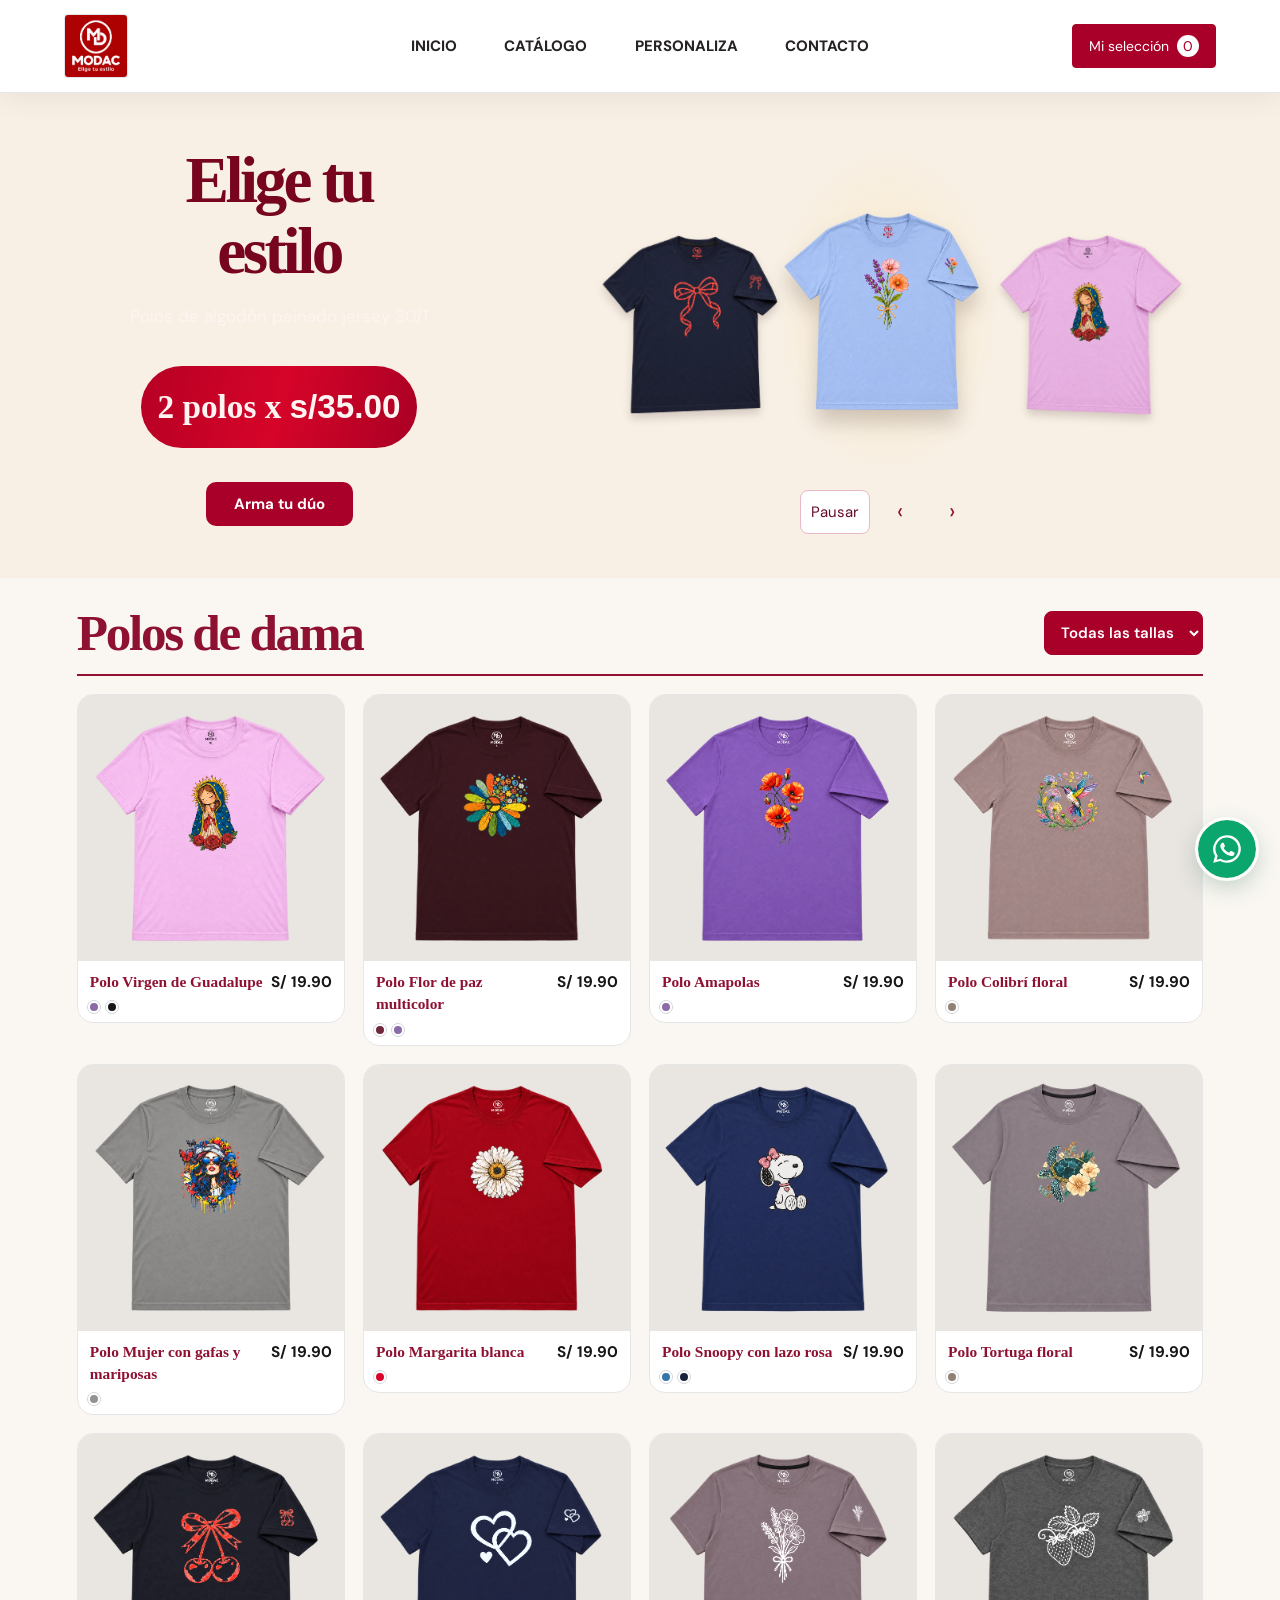
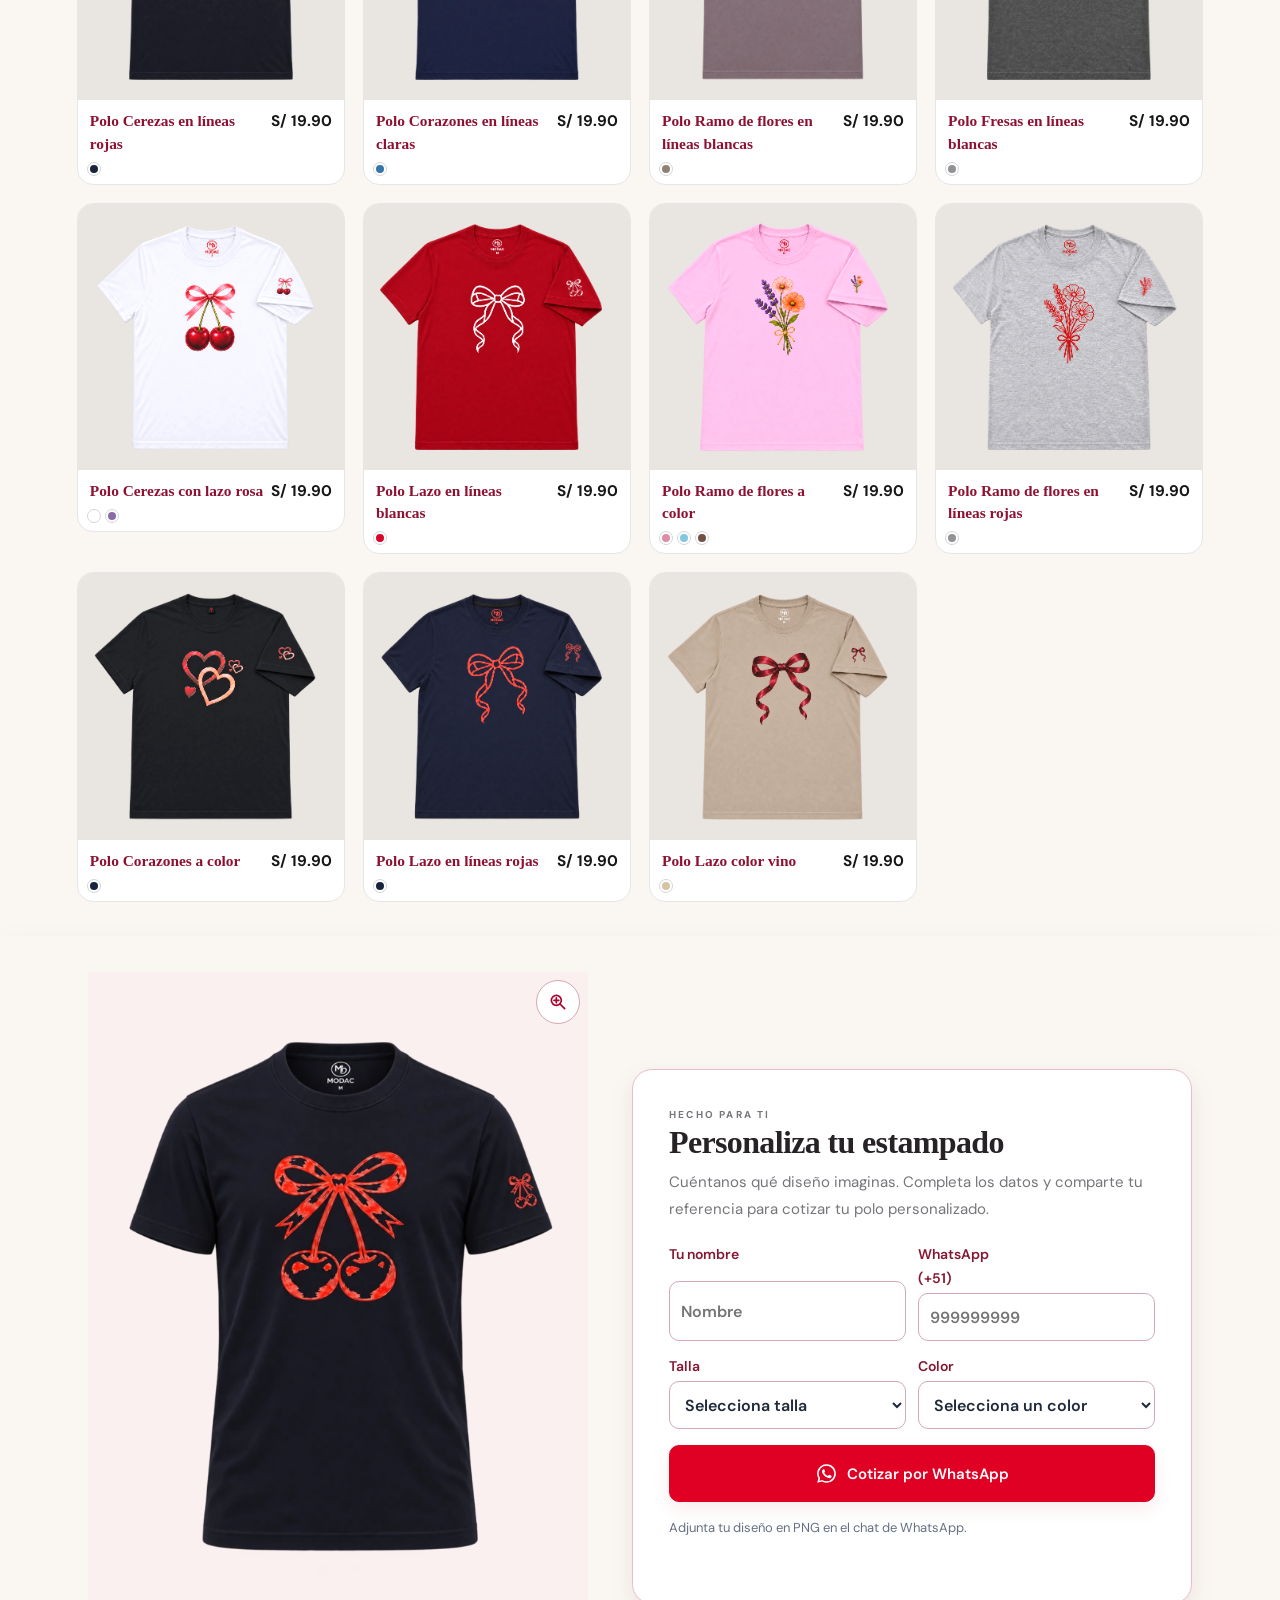
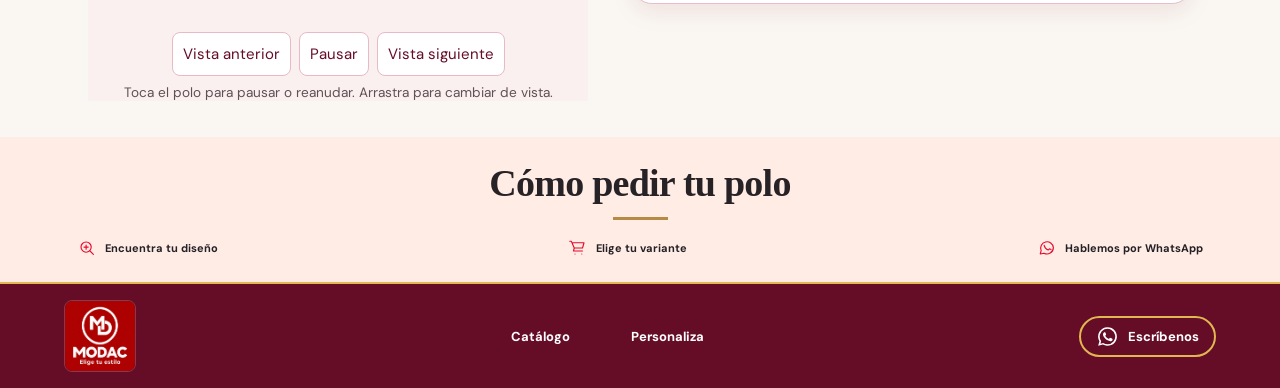
==== commit f83adf3e: "Actualizar los carruseles de MODAC para iPhone" ====
--- a/index.html
+++ b/index.html
@@ -7,13 +7,13 @@
       name="description"
       content="Polos de dama en tendencia y estampados personalizados. Descubre MODAC y cotiza tu diseño por WhatsApp." /><title
       >MODAC · Polos de dama y estampados personalizados</title
-    ><link rel="stylesheet" href="styles.css?v=catalogo-v10" /><script
-      src="app.js?v=catalogo-v10"
+    ><link rel="stylesheet" href="styles.css?v=catalogo-v11" /><script
+      src="app.js?v=catalogo-v11"
       defer
     ></script
-    ><script src="carousel.js?v=catalogo-v10" defer></script
+    ><script src="carousel.js?v=catalogo-v11" defer></script
     ><script
-      src="visor-polo.js?v=catalogo-v10"
+      src="visor-polo.js?v=catalogo-v11"
       defer
     ></script></head
   ><body>
@@ -43,6 +43,7 @@
         <div class="hero-images" role="region" aria-roledescription="carrusel" aria-label="Polos de la colección">
           <div class="coverflow" id="coverflow"></div>
           <div class="hero-carousel-controls">
+            <button type="button" id="carouselPlayback" hidden>Reproducir</button>
             <button class="hero-carousel-arrow" type="button" data-carousel-step="-1" aria-label="Polo anterior" hidden>‹</button>
             <button class="hero-carousel-arrow" type="button" data-carousel-step="1" aria-label="Polo siguiente" hidden>›</button>
           </div>
@@ -87,6 +88,11 @@
               aria-label="Ampliar vistas del polo"
               ><svg aria-hidden="true" width="20" height="20" viewBox="0 0 24 24" fill="none" stroke="currentColor" stroke-width="2" stroke-linecap="round"><circle cx="10" cy="10" r="6"/><path d="m15 15 5 5M7 10h6m-3-3v6"/></svg></button
             >
+          </div>
+          <div class="polo-view-controls" role="group" aria-label="Controles del visor">
+            <button type="button" data-polo-step="-1">Vista anterior</button>
+            <button type="button" id="poloPlayback">Reproducir</button>
+            <button type="button" data-polo-step="1">Vista siguiente</button>
           </div>
           <figcaption
             >Toca el polo para pausar o reanudar. Arrastra para cambiar de vista.</figcaption
--- a/styles.css
+++ b/styles.css
@@ -4,4 +4,4 @@
 @import url("styles/identidad-y-visor.css?v=visor10");
 @import url("styles/catalogo-y-personalizacion.css?v=visor10");
 @import url("styles/ajustes-finales.css?v=20261114-encabezado");
-@import url("styles/promocion-duo.css?v=catalogo-v10");
+@import url("styles/promocion-duo.css?v=catalogo-v11");
